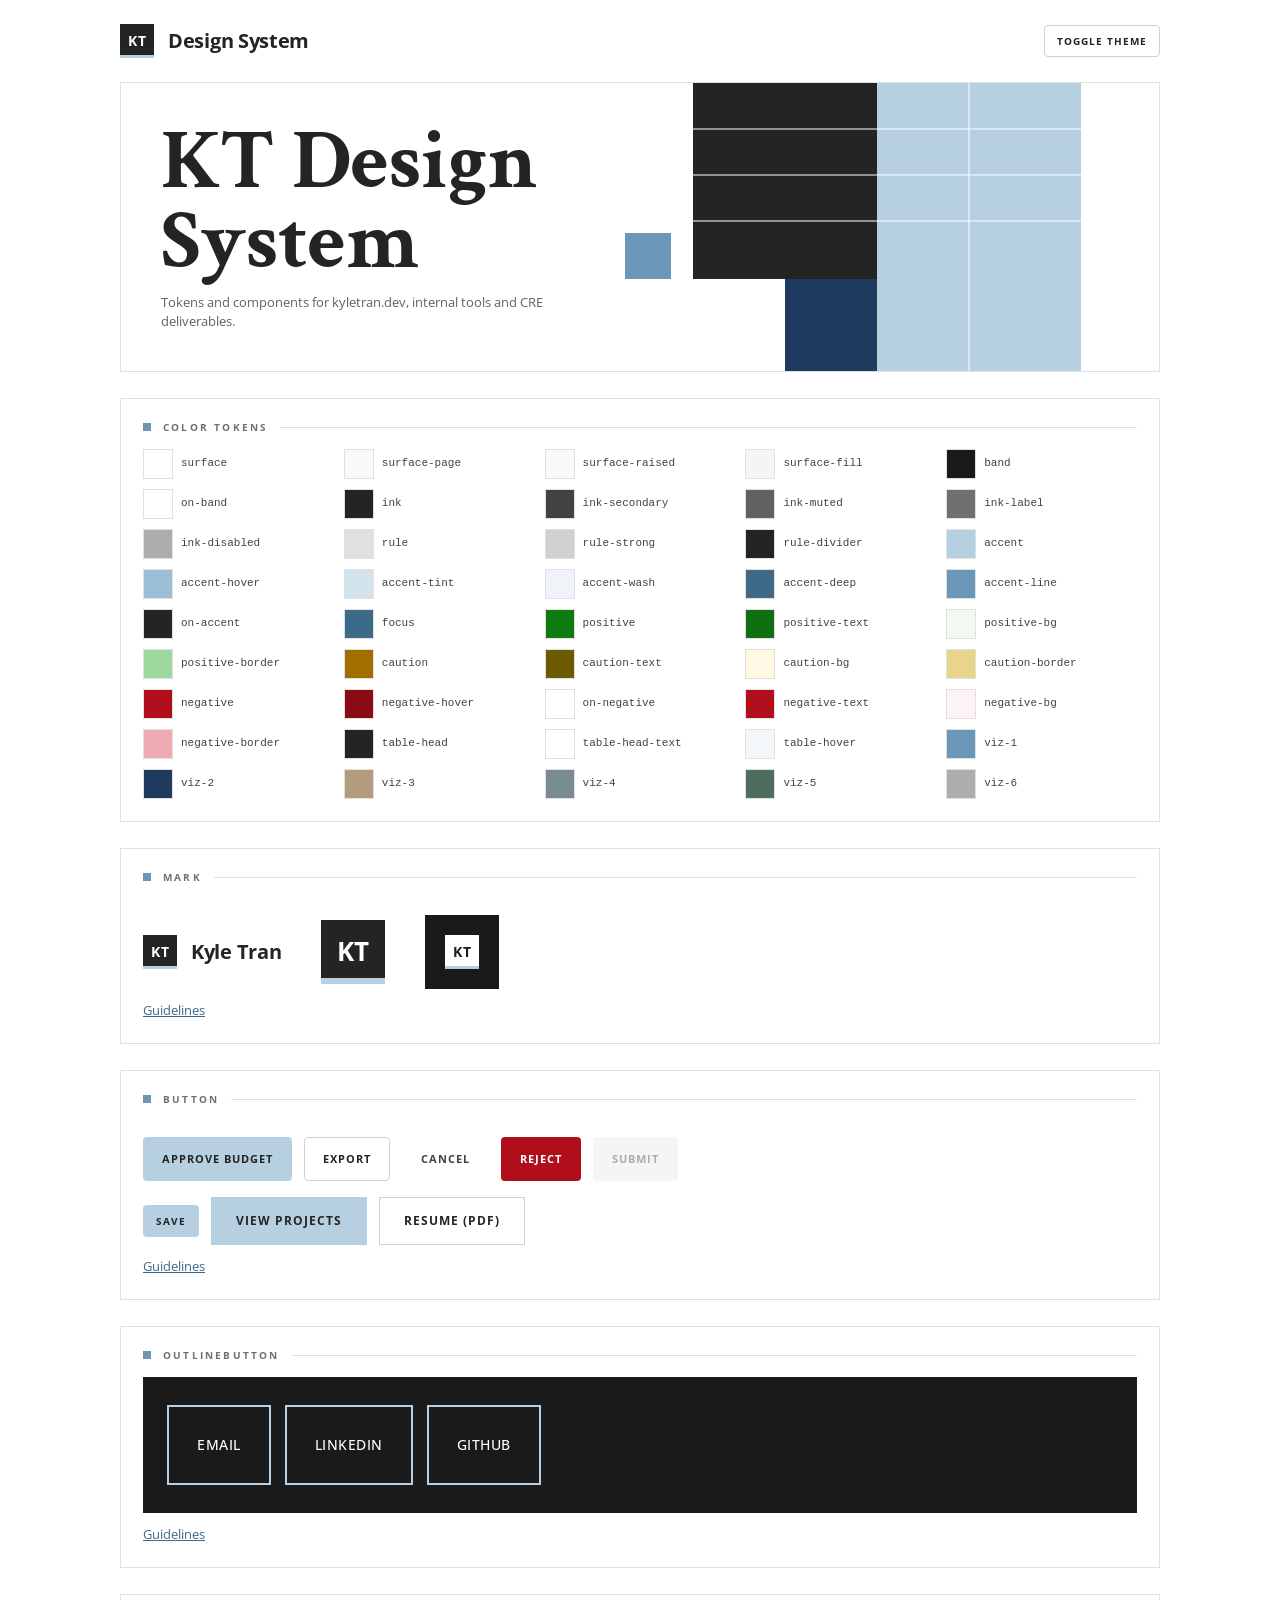
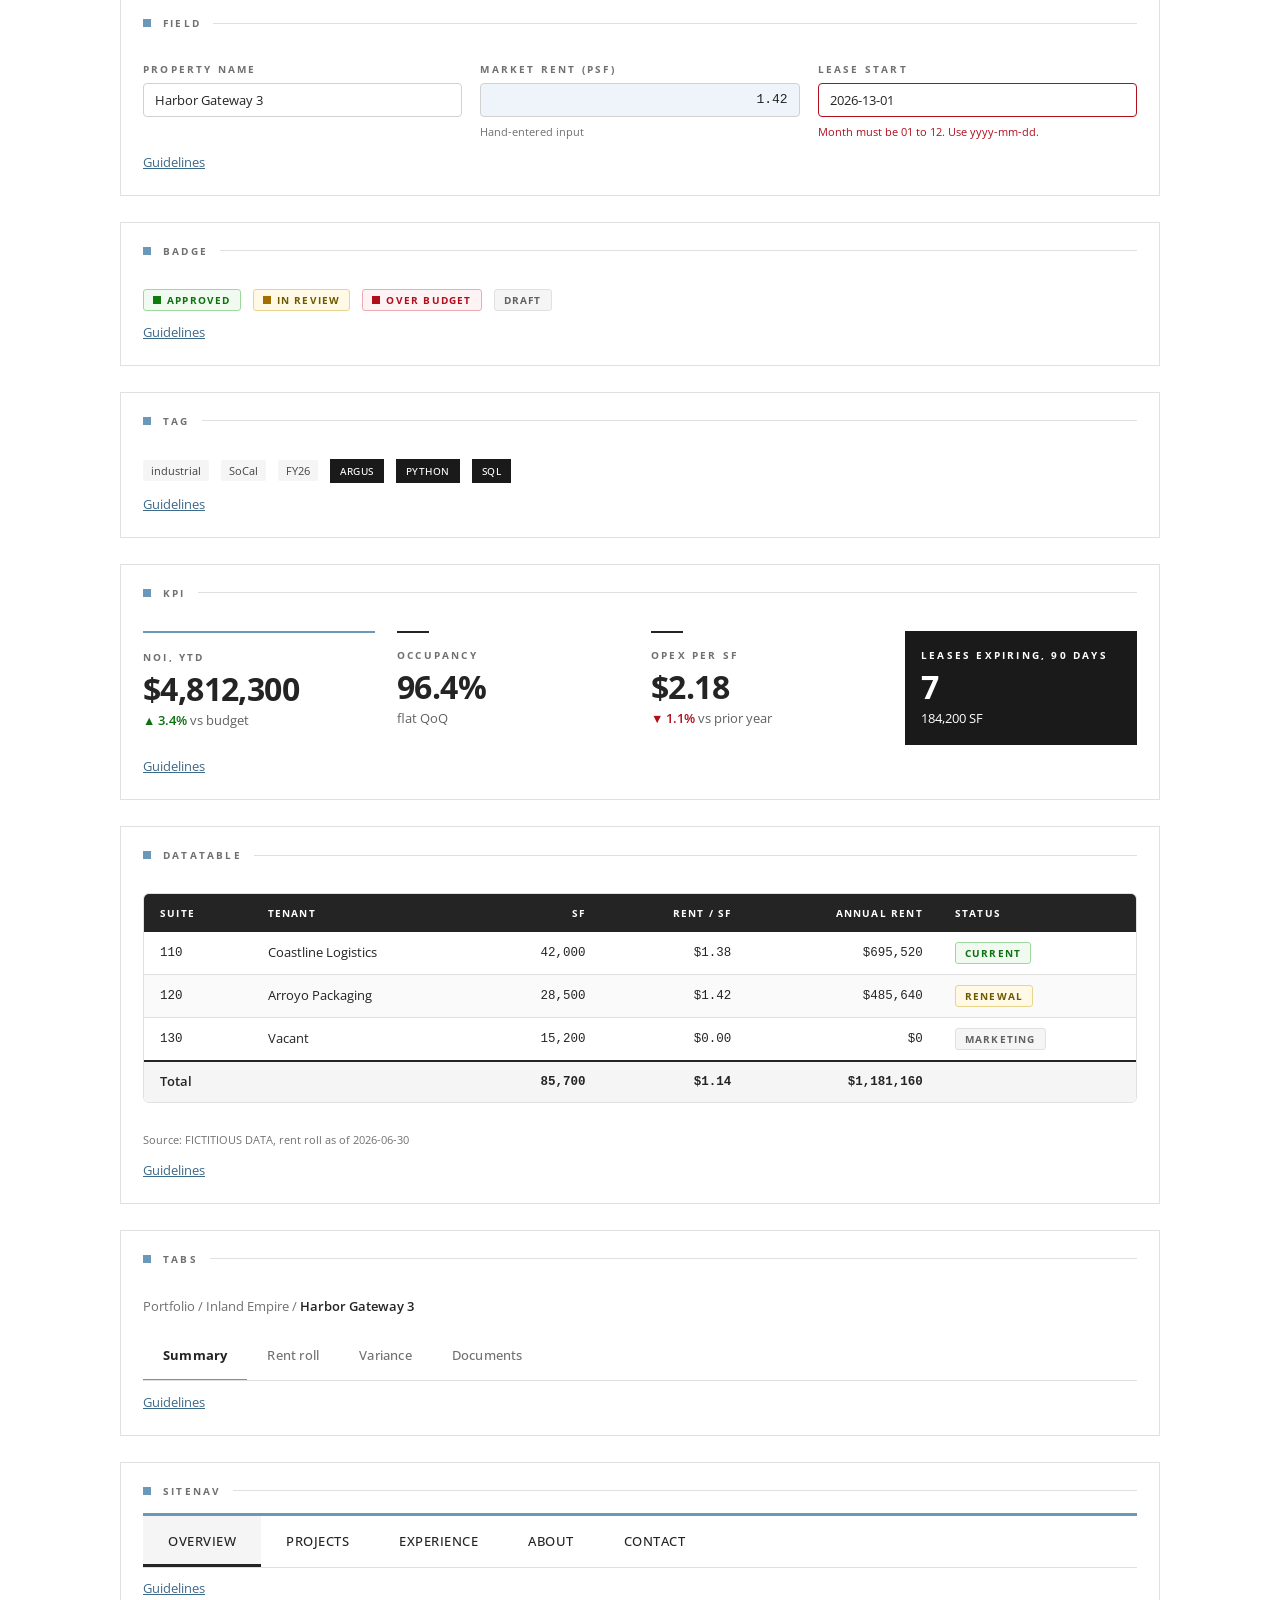
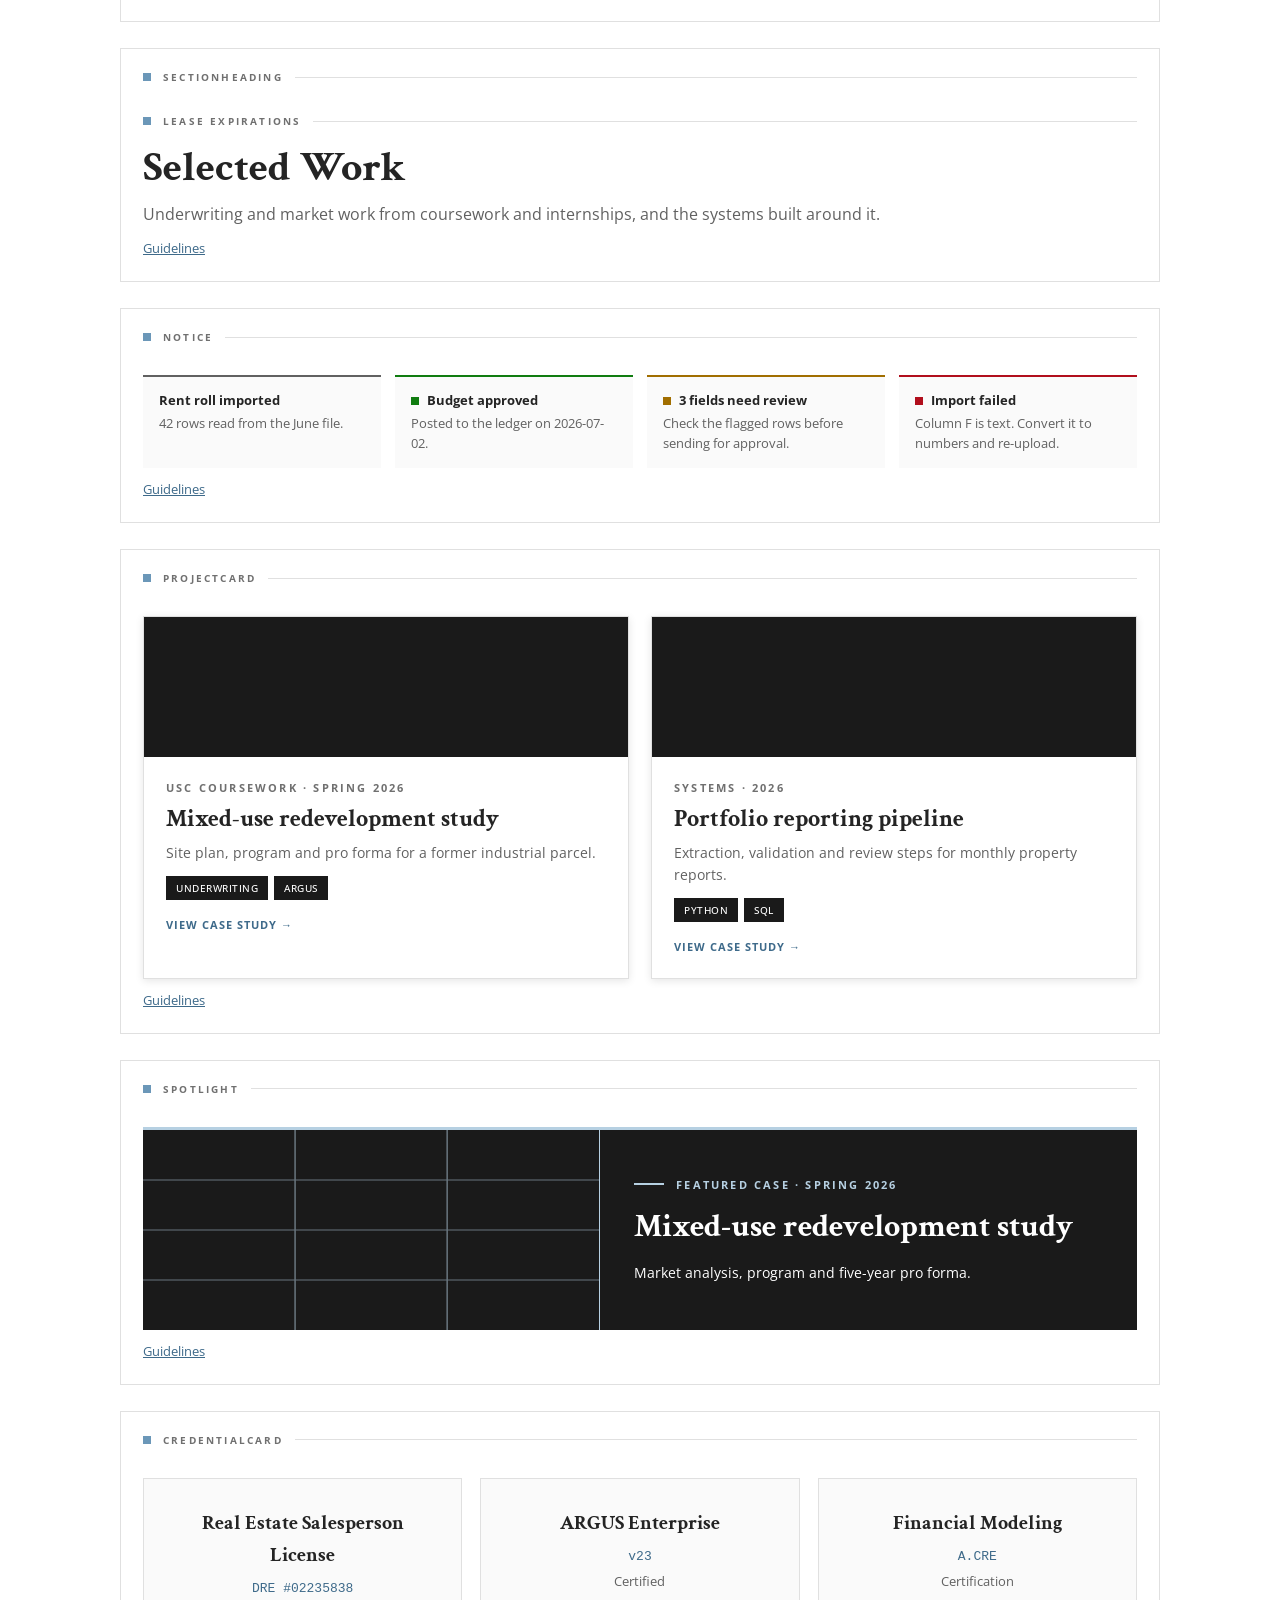
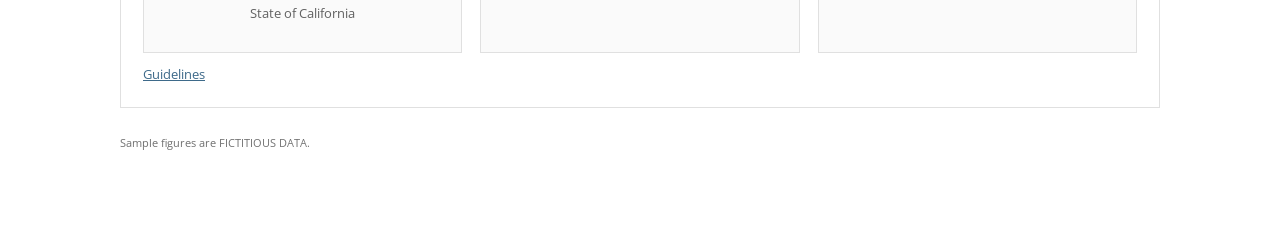
==== preview/index.html @ b96c7f6b "Initial KT Design System: tokens, component CSS, guidelines, showcase Co-Authored-By: Claude Opus 5 " ====
<!doctype html>
<html lang="en">
<head>
<meta charset="utf-8">
<meta name="viewport" content="width=device-width, initial-scale=1">
<title>KT Design System</title>
<link rel="stylesheet" href="https://fonts.googleapis.com/css2?family=Crimson+Text:wght@400;600;700&family=Open+Sans:wght@400;500;600;700&display=swap">
<link rel="stylesheet" href="../css/tokens.css">
<link rel="stylesheet" href="../css/kt.css">
<style>
  body { background: var(--surface-page); }
  .wrap { max-width: 1040px; margin: 0 auto; padding: 24px 16px 64px; }
  .bar { display: flex; justify-content: space-between; align-items: center; gap: 12px; flex-wrap: wrap; margin-bottom: 24px; }
  .coverbox { overflow-x: auto; background: var(--surface); border: 1px solid var(--rule); margin-bottom: 26px; }
  .demo { background: var(--surface); border: 1px solid var(--rule); padding: 22px; margin-bottom: 26px; }
  .p { padding: 16px 0 0; display: flex; flex-direction: column; gap: 16px; }
  .row { display: flex; flex-wrap: wrap; align-items: center; gap: 12px; }
  .doc { font-size: 12.5px; margin: 12px 0 0; }
  .doc a { color: var(--accent-deep); }
  .grid { display: grid; grid-template-columns: repeat(auto-fill, minmax(180px, 1fr)); gap: 10px; padding-top: 16px; }
  .sw { display: flex; align-items: center; gap: 8px; font-size: 11px; }
  .sw span { width: 28px; height: 28px; border: 1px solid var(--rule); flex: none; }
  .sw code { font-family: var(--font-mono); color: var(--ink-secondary); overflow-wrap: anywhere; }
</style>
</head>
<body>
<div class="wrap">
  <div class="bar">
    <span class="kt-lockup"><span class="kt-mark">KT</span><span class="kt-wordmark">Design System</span></span>
    <button class="kt-btn kt-btn--secondary kt-btn--sm" id="theme">Toggle theme</button>
  </div>
  <div class="coverbox"><style>
  body { margin: 0; background: var(--surface); }
  .cover { position: relative; width: 960px; height: 288px; overflow: hidden; background: var(--surface); }
  .cover svg { position: absolute; inset: 0; }
  .b-ink { fill: var(--ink); }
  .b-accent { fill: var(--accent); }
  .b-navy { fill: var(--viz-2); }
  .b-line { fill: var(--accent-line); }
  .cut { stroke: var(--surface); stroke-width: var(--stroke-hairline); }
  .text { position: absolute; left: 40px; bottom: 40px; max-width: 440px; }
  .name { font-family: var(--font-serif); font-weight: 700; font-size: 84px; line-height: .95; color: var(--ink); margin: 0; }
  .tag { font-family: var(--font-sans); font-size: 13px; line-height: 1.45; color: var(--ink-muted); margin: 12px 0 0; }
</style>
<div class="cover">
  <!--
    blocks: ink 184x196 and viz-2 92x92, accent 204x288 bleeding top/bottom/right, accent-line 46x46 satellite; all on the 46px space-8 pitch
    arrangement: flush modular grid, one tall accent slab at the right edge with an ink slab and navy tile beside it
    pattern: editorial row (serif titles, "structure comes from rules, not boxes") -> four hairline cuts of the ground through the blocks
    scales: space-8 (46px) pitch, stroke-hairline (1px), radius-none (square system)
  -->
  <svg width="960" height="288" viewBox="0 0 960 288" aria-hidden="true">
    <rect class="b-ink" x="572" y="0" width="184" height="196"/>
    <rect class="b-navy" x="664" y="196" width="92" height="92"/>
    <rect class="b-accent" x="756" y="0" width="204" height="288"/>
    <rect class="b-line" x="504" y="150" width="46" height="46"/>
    <line class="cut" x1="572" y1="46" x2="960" y2="46"/>
    <line class="cut" x1="572" y1="92" x2="960" y2="92"/>
    <line class="cut" x1="572" y1="138" x2="960" y2="138"/>
    <line class="cut" x1="848" y1="0" x2="848" y2="288"/>
  </svg>
  <div class="text">
    <h1 class="name">KT Design<br>System</h1>
    <p class="tag">Tokens and components for kyletran.dev, internal tools and CRE deliverables.</p>
  </div>
</div>
</div>
  <section class="demo" id="color"><div class="kt-section"><span class="kt-section__sq"></span><span class="kt-label">Color tokens</span></div><div class="grid"><div class="sw"><span style="background:var(--surface)"></span><code>surface</code></div><div class="sw"><span style="background:var(--surface-page)"></span><code>surface-page</code></div><div class="sw"><span style="background:var(--surface-raised)"></span><code>surface-raised</code></div><div class="sw"><span style="background:var(--surface-fill)"></span><code>surface-fill</code></div><div class="sw"><span style="background:var(--band)"></span><code>band</code></div><div class="sw"><span style="background:var(--on-band)"></span><code>on-band</code></div><div class="sw"><span style="background:var(--ink)"></span><code>ink</code></div><div class="sw"><span style="background:var(--ink-secondary)"></span><code>ink-secondary</code></div><div class="sw"><span style="background:var(--ink-muted)"></span><code>ink-muted</code></div><div class="sw"><span style="background:var(--ink-label)"></span><code>ink-label</code></div><div class="sw"><span style="background:var(--ink-disabled)"></span><code>ink-disabled</code></div><div class="sw"><span style="background:var(--rule)"></span><code>rule</code></div><div class="sw"><span style="background:var(--rule-strong)"></span><code>rule-strong</code></div><div class="sw"><span style="background:var(--rule-divider)"></span><code>rule-divider</code></div><div class="sw"><span style="background:var(--accent)"></span><code>accent</code></div><div class="sw"><span style="background:var(--accent-hover)"></span><code>accent-hover</code></div><div class="sw"><span style="background:var(--accent-tint)"></span><code>accent-tint</code></div><div class="sw"><span style="background:var(--accent-wash)"></span><code>accent-wash</code></div><div class="sw"><span style="background:var(--accent-deep)"></span><code>accent-deep</code></div><div class="sw"><span style="background:var(--accent-line)"></span><code>accent-line</code></div><div class="sw"><span style="background:var(--on-accent)"></span><code>on-accent</code></div><div class="sw"><span style="background:var(--focus)"></span><code>focus</code></div><div class="sw"><span style="background:var(--positive)"></span><code>positive</code></div><div class="sw"><span style="background:var(--positive-text)"></span><code>positive-text</code></div><div class="sw"><span style="background:var(--positive-bg)"></span><code>positive-bg</code></div><div class="sw"><span style="background:var(--positive-border)"></span><code>positive-border</code></div><div class="sw"><span style="background:var(--caution)"></span><code>caution</code></div><div class="sw"><span style="background:var(--caution-text)"></span><code>caution-text</code></div><div class="sw"><span style="background:var(--caution-bg)"></span><code>caution-bg</code></div><div class="sw"><span style="background:var(--caution-border)"></span><code>caution-border</code></div><div class="sw"><span style="background:var(--negative)"></span><code>negative</code></div><div class="sw"><span style="background:var(--negative-hover)"></span><code>negative-hover</code></div><div class="sw"><span style="background:var(--on-negative)"></span><code>on-negative</code></div><div class="sw"><span style="background:var(--negative-text)"></span><code>negative-text</code></div><div class="sw"><span style="background:var(--negative-bg)"></span><code>negative-bg</code></div><div class="sw"><span style="background:var(--negative-border)"></span><code>negative-border</code></div><div class="sw"><span style="background:var(--table-head)"></span><code>table-head</code></div><div class="sw"><span style="background:var(--table-head-text)"></span><code>table-head-text</code></div><div class="sw"><span style="background:var(--table-hover)"></span><code>table-hover</code></div><div class="sw"><span style="background:var(--viz-1)"></span><code>viz-1</code></div><div class="sw"><span style="background:var(--viz-2)"></span><code>viz-2</code></div><div class="sw"><span style="background:var(--viz-3)"></span><code>viz-3</code></div><div class="sw"><span style="background:var(--viz-4)"></span><code>viz-4</code></div><div class="sw"><span style="background:var(--viz-5)"></span><code>viz-5</code></div><div class="sw"><span style="background:var(--viz-6)"></span><code>viz-6</code></div></div></section>
  <section class="demo" id="Mark"><div class="kt-section"><span class="kt-section__sq"></span><span class="kt-label">Mark</span></div>
<div class="p"><div class="p"><div class="row" style="gap:40px">
  <span class="kt-lockup"><span class="kt-mark">KT</span><span class="kt-wordmark">Kyle Tran</span></span>
  <span class="kt-mark kt-mark--lg">KT</span>
  <span style="background:var(--band);padding:20px;display:inline-flex"><span class="kt-mark kt-mark--on-band">KT</span></span>
</div></div>
</div>
<p class="doc"><a href="../docs/components/Mark.md">Guidelines</a></p></section><section class="demo" id="Button"><div class="kt-section"><span class="kt-section__sq"></span><span class="kt-label">Button</span></div>
<div class="p"><div class="p">
  <div class="row">
    <button class="kt-btn">Approve budget</button>
    <button class="kt-btn kt-btn--secondary">Export</button>
    <button class="kt-btn kt-btn--ghost">Cancel</button>
    <button class="kt-btn kt-btn--danger">Reject</button>
    <button class="kt-btn" disabled>Submit</button>
  </div>
  <div class="row">
    <button class="kt-btn kt-btn--sm">Save</button>
    <button class="kt-btn kt-btn--lg kt-btn--square">View projects</button>
    <button class="kt-btn kt-btn--secondary kt-btn--lg kt-btn--square">Resume (PDF)</button>
  </div>
</div>
</div>
<p class="doc"><a href="../docs/components/Button.md">Guidelines</a></p></section><section class="demo" id="OutlineButton"><div class="kt-section"><span class="kt-section__sq"></span><span class="kt-label">OutlineButton</span></div>
<div class="p"><div style="background:var(--band);padding:28px 24px;display:flex;gap:14px;flex-wrap:wrap">
  <a class="kt-btn kt-btn--outline" href="#">Email</a>
  <a class="kt-btn kt-btn--outline" href="#">LinkedIn</a>
  <a class="kt-btn kt-btn--outline" href="#">GitHub</a>
</div>
</div>
<p class="doc"><a href="../docs/components/OutlineButton.md">Guidelines</a></p></section><section class="demo" id="Field"><div class="kt-section"><span class="kt-section__sq"></span><span class="kt-label">Field</span></div>
<div class="p"><div class="p" style="display:grid;grid-template-columns:repeat(auto-fit,minmax(200px,1fr));gap:18px">
  <div class="kt-field"><label for="a">Property name</label><input id="a" class="kt-input" value="Harbor Gateway 3"></div>
  <div class="kt-field"><label for="b">Market rent (PSF)</label><input id="b" class="kt-input kt-input--numeric" value="1.42"><span class="kt-field__hint">Hand-entered input</span></div>
  <div class="kt-field"><label for="c">Lease start</label><input id="c" class="kt-input" value="2026-13-01" aria-invalid="true"><span class="kt-field__error">Month must be 01 to 12. Use yyyy-mm-dd.</span></div>
</div>
</div>
<p class="doc"><a href="../docs/components/Field.md">Guidelines</a></p></section><section class="demo" id="Badge"><div class="kt-section"><span class="kt-section__sq"></span><span class="kt-label">Badge</span></div>
<div class="p"><div class="p"><div class="row">
  <span class="kt-badge kt-badge--ok"><span class="kt-square kt-square--ok"></span>Approved</span>
  <span class="kt-badge kt-badge--warn"><span class="kt-square kt-square--warn"></span>In review</span>
  <span class="kt-badge kt-badge--bad"><span class="kt-square kt-square--bad"></span>Over budget</span>
  <span class="kt-badge">Draft</span>
</div></div>
</div>
<p class="doc"><a href="../docs/components/Badge.md">Guidelines</a></p></section><section class="demo" id="Tag"><div class="kt-section"><span class="kt-section__sq"></span><span class="kt-label">Tag</span></div>
<div class="p"><div class="p"><div class="row">
  <span class="kt-tag">industrial</span><span class="kt-tag">SoCal</span><span class="kt-tag">FY26</span>
  <span class="kt-tag kt-tag--solid">ARGUS</span><span class="kt-tag kt-tag--solid">Python</span><span class="kt-tag kt-tag--solid">SQL</span>
</div></div>
</div>
<p class="doc"><a href="../docs/components/Tag.md">Guidelines</a></p></section><section class="demo" id="KPI"><div class="kt-section"><span class="kt-section__sq"></span><span class="kt-label">KPI</span></div>
<div class="p"><div class="p" style="display:grid;grid-template-columns:repeat(auto-fit,minmax(180px,1fr));gap:22px">
  <div class="kt-kpi kt-kpi--accent"><div class="kt-kpi__label">NOI, YTD</div><div class="kt-kpi__value">$4,812,300</div><div class="kt-kpi__delta"><span class="kt-up">▲ 3.4%</span> vs budget</div></div>
  <div class="kt-kpi kt-kpi--stub"><div class="kt-kpi__label">Occupancy</div><div class="kt-kpi__value">96.4%</div><div class="kt-kpi__delta">flat QoQ</div></div>
  <div class="kt-kpi kt-kpi--stub"><div class="kt-kpi__label">Opex per SF</div><div class="kt-kpi__value">$2.18</div><div class="kt-kpi__delta"><span class="kt-down">▼ 1.1%</span> vs prior year</div></div>
  <div class="kt-kpi kt-kpi--alert"><div class="kt-kpi__label">Leases expiring, 90 days</div><div class="kt-kpi__value">7</div><div class="kt-kpi__delta">184,200 SF</div></div>
</div>
</div>
<p class="doc"><a href="../docs/components/KPI.md">Guidelines</a></p></section><section class="demo" id="DataTable"><div class="kt-section"><span class="kt-section__sq"></span><span class="kt-label">DataTable</span></div>
<div class="p"><div class="p">
<div class="kt-table-wrap"><table class="kt-table">
  <thead><tr><th>Suite</th><th>Tenant</th><th class="kt-num">SF</th><th class="kt-num">Rent / SF</th><th class="kt-num">Annual rent</th><th>Status</th></tr></thead>
  <tbody>
    <tr><td class="kt-num" style="text-align:left">110</td><td>Coastline Logistics</td><td class="kt-num">42,000</td><td class="kt-num">$1.38</td><td class="kt-num">$695,520</td><td><span class="kt-badge kt-badge--ok">Current</span></td></tr>
    <tr><td class="kt-num" style="text-align:left">120</td><td>Arroyo Packaging</td><td class="kt-num">28,500</td><td class="kt-num">$1.42</td><td class="kt-num">$485,640</td><td><span class="kt-badge kt-badge--warn">Renewal</span></td></tr>
    <tr><td class="kt-num" style="text-align:left">130</td><td>Vacant</td><td class="kt-num">15,200</td><td class="kt-num">$0.00</td><td class="kt-num">$0</td><td><span class="kt-badge">Marketing</span></td></tr>
  </tbody>
  <tfoot><tr><td>Total</td><td></td><td class="kt-num">85,700</td><td class="kt-num">$1.14</td><td class="kt-num">$1,181,160</td><td></td></tr></tfoot>
</table></div>
<div class="kt-source">Source: FICTITIOUS DATA, rent roll as of 2026-06-30</div>
</div>
</div>
<p class="doc"><a href="../docs/components/DataTable.md">Guidelines</a></p></section><section class="demo" id="Tabs"><div class="kt-section"><span class="kt-section__sq"></span><span class="kt-label">Tabs</span></div>
<div class="p"><div class="p">
  <div class="kt-crumb">Portfolio / Inland Empire / <strong>Harbor Gateway 3</strong></div>
  <div class="kt-tabs" role="tablist">
    <button class="kt-tab" role="tab" aria-selected="true">Summary</button>
    <button class="kt-tab" role="tab" aria-selected="false">Rent roll</button>
    <button class="kt-tab" role="tab" aria-selected="false">Variance</button>
    <button class="kt-tab" role="tab" aria-selected="false">Documents</button>
  </div>
</div>
</div>
<p class="doc"><a href="../docs/components/Tabs.md">Guidelines</a></p></section><section class="demo" id="SiteNav"><div class="kt-section"><span class="kt-section__sq"></span><span class="kt-label">SiteNav</span></div>
<div class="p"><nav class="kt-nav" aria-label="Primary"><ul>
  <li><a href="#" aria-current="page">Overview</a></li>
  <li><a href="#">Projects</a></li>
  <li><a href="#">Experience</a></li>
  <li><a href="#">About</a></li>
  <li><a href="#">Contact</a></li>
</ul></nav>
</div>
<p class="doc"><a href="../docs/components/SiteNav.md">Guidelines</a></p></section><section class="demo" id="SectionHeading"><div class="kt-section"><span class="kt-section__sq"></span><span class="kt-label">SectionHeading</span></div>
<div class="p"><div class="p">
  <div class="kt-section"><span class="kt-section__sq"></span><span class="kt-label">Lease expirations</span></div>
  <div>
    <h2 class="kt-title">Selected Work</h2>
    <p class="kt-subtitle">Underwriting and market work from coursework and internships, and the systems built around it.</p>
  </div>
</div>
</div>
<p class="doc"><a href="../docs/components/SectionHeading.md">Guidelines</a></p></section><section class="demo" id="Notice"><div class="kt-section"><span class="kt-section__sq"></span><span class="kt-label">Notice</span></div>
<div class="p"><div class="p" style="display:grid;grid-template-columns:repeat(auto-fit,minmax(220px,1fr));gap:14px">
  <div class="kt-notice"><div class="kt-notice__title">Rent roll imported</div><div class="kt-notice__body">42 rows read from the June file.</div></div>
  <div class="kt-notice kt-notice--ok"><div class="kt-notice__title"><span class="kt-square kt-square--ok"></span>Budget approved</div><div class="kt-notice__body">Posted to the ledger on 2026-07-02.</div></div>
  <div class="kt-notice kt-notice--warn"><div class="kt-notice__title"><span class="kt-square kt-square--warn"></span>3 fields need review</div><div class="kt-notice__body">Check the flagged rows before sending for approval.</div></div>
  <div class="kt-notice kt-notice--bad"><div class="kt-notice__title"><span class="kt-square kt-square--bad"></span>Import failed</div><div class="kt-notice__body">Column F is text. Convert it to numbers and re-upload.</div></div>
</div>
</div>
<p class="doc"><a href="../docs/components/Notice.md">Guidelines</a></p></section><section class="demo" id="ProjectCard"><div class="kt-section"><span class="kt-section__sq"></span><span class="kt-label">ProjectCard</span></div>
<div class="p"><div class="p" style="display:grid;grid-template-columns:repeat(auto-fit,minmax(240px,1fr));gap:22px">
  <a class="kt-project" href="#">
    <div class="kt-project__media"></div>
    <div class="kt-project__body">
      <div class="kt-project__meta">USC coursework · Spring 2026</div>
      <h3 class="kt-project__title">Mixed-use redevelopment study</h3>
      <p class="kt-project__desc">Site plan, program and pro forma for a former industrial parcel.</p>
      <div class="kt-project__tags"><span class="kt-tag kt-tag--solid">Underwriting</span><span class="kt-tag kt-tag--solid">ARGUS</span></div>
      <div class="kt-project__link">View case study →</div>
    </div>
  </a>
  <a class="kt-project" href="#">
    <div class="kt-project__media"></div>
    <div class="kt-project__body">
      <div class="kt-project__meta">Systems · 2026</div>
      <h3 class="kt-project__title">Portfolio reporting pipeline</h3>
      <p class="kt-project__desc">Extraction, validation and review steps for monthly property reports.</p>
      <div class="kt-project__tags"><span class="kt-tag kt-tag--solid">Python</span><span class="kt-tag kt-tag--solid">SQL</span></div>
      <div class="kt-project__link">View case study →</div>
    </div>
  </a>
</div>
</div>
<p class="doc"><a href="../docs/components/ProjectCard.md">Guidelines</a></p></section><section class="demo" id="Spotlight"><div class="kt-section"><span class="kt-section__sq"></span><span class="kt-label">Spotlight</span></div>
<div class="p"><div class="p">
<a class="kt-spotlight" href="#">
  <div class="kt-spotlight__media"><svg viewBox="0 0 300 200" preserveAspectRatio="none" aria-hidden="true"><g style="stroke:var(--accent);stroke-width:1;opacity:.5"><line x1="0" y1="50" x2="300" y2="50"/><line x1="0" y1="100" x2="300" y2="100"/><line x1="0" y1="150" x2="300" y2="150"/><line x1="100" y1="0" x2="100" y2="200"/><line x1="200" y1="0" x2="200" y2="200"/></g></svg></div>
  <div class="kt-spotlight__body">
    <div class="kt-spotlight__eyebrow"><span class="kt-spotlight__rule"></span>Featured case · Spring 2026</div>
    <h3 class="kt-spotlight__title">Mixed-use redevelopment study</h3>
    <p class="kt-spotlight__desc">Market analysis, program and five-year pro forma.</p>
  </div>
</a>
</div>
</div>
<p class="doc"><a href="../docs/components/Spotlight.md">Guidelines</a></p></section><section class="demo" id="CredentialCard"><div class="kt-section"><span class="kt-section__sq"></span><span class="kt-label">CredentialCard</span></div>
<div class="p"><div class="p" style="display:grid;grid-template-columns:repeat(auto-fit,minmax(200px,1fr));gap:18px">
  <div class="kt-credential"><h3 class="kt-credential__title">Real Estate Salesperson License</h3><div class="kt-credential__number">DRE #02235838</div><div class="kt-credential__detail">State of California</div></div>
  <div class="kt-credential"><h3 class="kt-credential__title">ARGUS Enterprise</h3><div class="kt-credential__number">v23</div><div class="kt-credential__detail">Certified</div></div>
  <div class="kt-credential"><h3 class="kt-credential__title">Financial Modeling</h3><div class="kt-credential__number">A.CRE</div><div class="kt-credential__detail">Certification</div></div>
</div>
</div>
<p class="doc"><a href="../docs/components/CredentialCard.md">Guidelines</a></p></section>
  <p class="kt-source">Sample figures are FICTITIOUS DATA.</p>
</div>
<script>
  document.getElementById('theme').addEventListener('click', function () {
    var r = document.documentElement;
    var dark = r.getAttribute('data-theme') === 'dark' || (!r.hasAttribute('data-theme') && matchMedia('(prefers-color-scheme: dark)').matches);
    r.setAttribute('data-theme', dark ? 'light' : 'dark');
  });
</script>
</body>
</html>
---- css/tokens.css ----
/* KT Design System tokens. Generated from tokens/tokens.json. */

:root, [data-theme="light"] {
  --surface: #ffffff;
  --surface-page: #fafafa;
  --surface-raised: #fafafa;
  --surface-fill: #f5f5f5;
  --band: #1a1a1a;
  --on-band: #ffffff;
  --ink: #242424;
  --ink-secondary: #424242;
  --ink-muted: #616161;
  --ink-label: #707070;
  --ink-disabled: #adadad;
  --rule: #e0e0e0;
  --rule-strong: #d1d1d1;
  --rule-divider: #242424;
  --accent: #b6d0e2;
  --accent-hover: #9dbfd6;
  --accent-tint: #d3e3ee;
  --accent-wash: #eef4f9;
  --accent-deep: #3e6a8a;
  --accent-line: #6b97b8;
  --on-accent: #242424;
  --focus: #3e6a8a;
  --positive: #107c10;
  --positive-text: #0e700e;
  --positive-bg: #f1faf1;
  --positive-border: #9fd89f;
  --caution: #a16e00;
  --caution-text: #6e5a00;
  --caution-bg: #fff9e5;
  --caution-border: #e8d48a;
  --negative: #b10e1c;
  --negative-hover: #8b0a14;
  --on-negative: #ffffff;
  --negative-text: #b10e1c;
  --negative-bg: #fdf3f4;
  --negative-border: #eeacb2;
  --table-head: #242424;
  --table-head-text: #ffffff;
  --table-hover: #f3f7fa;
  --viz-1: #6b97b8;
  --viz-2: #1f3a5f;
  --viz-3: #b39b7d;
  --viz-4: #7a8b94;
  --viz-5: #4e6e5d;
  --viz-6: #adadad;
  --shadow-rest: 0 1px 2px rgba(0,0,0,0.14), 0 0 2px rgba(0,0,0,0.12);
  --shadow-hover: 0 3px 7px rgba(0,0,0,0.14), 0 0 2px rgba(0,0,0,0.12);
  --shadow-shell: 0 4px 8px rgba(0,0,0,0.14), 0 0 2px rgba(0,0,0,0.12);
  --shadow-card: 0 2px 8px rgba(0,0,0,0.1);
  --shadow-card-hover: 0 4px 16px rgba(0,0,0,0.15);
}

[data-theme="dark"] {
  --surface: #161616;
  --surface-page: #111111;
  --surface-raised: rgba(255,255,255,0.035);
  --surface-fill: rgba(255,255,255,0.05);
  --band: #0d0d0d;
  --on-band: #ededed;
  --ink: #ededed;
  --ink-secondary: #c2c2c2;
  --ink-muted: #9a9a9a;
  --ink-label: #8c8c8c;
  --ink-disabled: #5c5c5c;
  --rule: rgba(255,255,255,0.08);
  --rule-strong: rgba(255,255,255,0.14);
  --rule-divider: #ededed;
  --accent: #b6d0e2;
  --accent-hover: #ccdeea;
  --accent-tint: rgba(182,208,226,0.16);
  --accent-wash: rgba(182,208,226,0.07);
  --accent-deep: #b6d0e2;
  --accent-line: #b6d0e2;
  --on-accent: #242424;
  --focus: #b6d0e2;
  --positive: #6cc56c;
  --positive-text: #6cc56c;
  --positive-bg: rgba(108,197,108,0.12);
  --positive-border: #6cc56c;
  --caution: #e3b341;
  --caution-text: #e3b341;
  --caution-bg: rgba(227,179,65,0.12);
  --caution-border: #e3b341;
  --negative: #f0707a;
  --negative-hover: #f38c94;
  --on-negative: #161616;
  --negative-text: #f0707a;
  --negative-bg: rgba(240,112,122,0.12);
  --negative-border: #f0707a;
  --table-head: rgba(255,255,255,0.05);
  --table-head-text: #8c8c8c;
  --table-hover: rgba(182,208,226,0.07);
  --viz-1: #b6d0e2;
  --viz-2: #6b97b8;
  --viz-3: #b39b7d;
  --viz-4: #7a8b94;
  --viz-5: #7fa08e;
  --viz-6: #5c5c5c;
  --shadow-rest: none;
  --shadow-hover: none;
  --shadow-shell: none;
  --shadow-card: none;
  --shadow-card-hover: none;
}

@media (prefers-color-scheme: dark) {
  :root:not([data-theme="light"]) {
    --surface: #161616;
    --surface-page: #111111;
    --surface-raised: rgba(255,255,255,0.035);
    --surface-fill: rgba(255,255,255,0.05);
    --band: #0d0d0d;
    --on-band: #ededed;
    --ink: #ededed;
    --ink-secondary: #c2c2c2;
    --ink-muted: #9a9a9a;
    --ink-label: #8c8c8c;
    --ink-disabled: #5c5c5c;
    --rule: rgba(255,255,255,0.08);
    --rule-strong: rgba(255,255,255,0.14);
    --rule-divider: #ededed;
    --accent: #b6d0e2;
    --accent-hover: #ccdeea;
    --accent-tint: rgba(182,208,226,0.16);
    --accent-wash: rgba(182,208,226,0.07);
    --accent-deep: #b6d0e2;
    --accent-line: #b6d0e2;
    --on-accent: #242424;
    --focus: #b6d0e2;
    --positive: #6cc56c;
    --positive-text: #6cc56c;
    --positive-bg: rgba(108,197,108,0.12);
    --positive-border: #6cc56c;
    --caution: #e3b341;
    --caution-text: #e3b341;
    --caution-bg: rgba(227,179,65,0.12);
    --caution-border: #e3b341;
    --negative: #f0707a;
    --negative-hover: #f38c94;
    --on-negative: #161616;
    --negative-text: #f0707a;
    --negative-bg: rgba(240,112,122,0.12);
    --negative-border: #f0707a;
    --table-head: rgba(255,255,255,0.05);
    --table-head-text: #8c8c8c;
    --table-hover: rgba(182,208,226,0.07);
    --viz-1: #b6d0e2;
    --viz-2: #6b97b8;
    --viz-3: #b39b7d;
    --viz-4: #7a8b94;
    --viz-5: #7fa08e;
    --viz-6: #5c5c5c;
    --shadow-rest: none;
    --shadow-hover: none;
    --shadow-shell: none;
    --shadow-card: none;
    --shadow-card-hover: none;
  }
}

:root {
  --space-1: 4px;
  --space-2: 8px;
  --space-3: 12px;
  --space-4: 16px;
  --space-5: 22px;
  --space-6: 26px;
  --space-7: 34px;
  --space-8: 46px;
  --radius-none: 0px;
  --radius-chip: 2px;
  --radius-control: 4px;
  --radius-card: 6px;
  --stroke-hairline: 1px;
  --stroke-divider: 2px;
  --stroke-accent: 3px;
  --font-serif: "Crimson Text", Georgia, "Times New Roman", serif;
  --font-sans: "Open Sans", "Segoe UI", -apple-system, BlinkMacSystemFont, "Helvetica Neue", Arial, sans-serif;
  --font-mono: Consolas, "Cascadia Mono", "SF Mono", "Courier New", monospace;
}

.t-hero-title { font-family: var(--font-serif); font-size: 56px; line-height: 1.2; font-weight: 700; }
.t-section-title { font-family: var(--font-serif); font-size: 42px; line-height: 1.2; font-weight: 700; }
.t-section-title-sm { font-family: var(--font-serif); font-size: 26px; line-height: 1.2; font-weight: 600; }
.t-display { font-family: var(--font-sans); font-size: 40px; line-height: 1.1; font-weight: 700; letter-spacing: -1.4px; }
.t-h1 { font-family: var(--font-sans); font-size: 32px; line-height: 1.15; font-weight: 700; letter-spacing: -0.6px; }
.t-h2 { font-family: var(--font-sans); font-size: 20px; line-height: 1.25; font-weight: 700; letter-spacing: -0.3px; }
.t-h3 { font-family: var(--font-sans); font-size: 16px; line-height: 1.35; font-weight: 600; letter-spacing: -0.1px; }
.t-body-lg { font-family: var(--font-sans); font-size: 16px; line-height: 1.6; font-weight: 400; }
.t-body { font-family: var(--font-sans); font-size: 14px; line-height: 1.6; font-weight: 400; }
.t-small { font-family: var(--font-sans); font-size: 12.5px; line-height: 1.5; font-weight: 400; }
.t-caption { font-family: var(--font-sans); font-size: 11px; line-height: 1.45; font-weight: 400; }
.t-label { font-family: var(--font-sans); font-size: 10px; line-height: 1.2; font-weight: 700; letter-spacing: 2.2px; text-transform: uppercase; }
.t-eyebrow { font-family: var(--font-sans); font-size: 11px; line-height: 1.2; font-weight: 700; letter-spacing: 2.2px; text-transform: uppercase; }
.t-nav { font-family: var(--font-sans); font-size: 13px; line-height: 1.2; font-weight: 500; letter-spacing: 0.5px; text-transform: uppercase; }
.t-button { font-family: var(--font-sans); font-size: 11px; line-height: 1.2; font-weight: 700; letter-spacing: 1px; text-transform: uppercase; }
.t-micro { font-family: var(--font-sans); font-size: 9px; line-height: 1.3; font-weight: 400; letter-spacing: 0.4px; }
.t-figure { font-family: var(--font-mono); font-size: 13px; line-height: 1.5; font-weight: 400; font-variant-numeric: tabular-nums; }
.t-figure-lg { font-family: var(--font-mono); font-size: 20px; line-height: 1.25; font-weight: 700; font-variant-numeric: tabular-nums; }
---- css/kt.css ----
/* KT Design System — component stylesheet.
   Every value is a token from tokens.css; both themes follow automatically. */

html { color-scheme: light; }
[data-theme="dark"] { color-scheme: dark; }
body {
  margin: 0;
  font-family: var(--font-sans);
  font-size: 14px;
  line-height: 1.6;
  color: var(--ink);
  background: var(--surface);
  -webkit-font-smoothing: antialiased;
}
.kt-mono, .kt-num { font-family: var(--font-mono); font-variant-numeric: tabular-nums; }
:where(a, button, input, select, textarea, [tabindex]):focus-visible {
  outline: 2px solid var(--focus);
  outline-offset: 2px;
}
@media (prefers-reduced-motion: reduce) {
  *, *::before, *::after { transition-duration: .01ms !important; animation-duration: .01ms !important; }
}

/* ---------- Mark ---------- */
.kt-lockup { display: inline-flex; align-items: center; gap: 14px; }
.kt-mark {
  position: relative; flex: none;
  display: inline-flex; align-items: center; justify-content: center;
  width: 34px; height: 34px; border-radius: var(--radius-none);
  background: var(--ink); color: var(--surface);
  font-family: var(--font-sans); font-weight: 700; font-size: 14px; letter-spacing: .5px;
}
.kt-mark::after {
  content: ""; position: absolute; left: 0; right: 0; bottom: 0;
  height: 10%; background: var(--accent);
}
.kt-mark--lg { width: 64px; height: 64px; font-size: 26px; }
.kt-mark--on-band { background: var(--on-band); color: var(--band); }
.kt-wordmark { font-family: var(--font-sans); font-size: 20px; font-weight: 700; letter-spacing: -.3px; }

/* ---------- Section heading ---------- */
.kt-section { display: flex; align-items: center; gap: var(--space-3); }
.kt-section::after { content: ""; flex: 1; height: 1px; background: var(--rule); }
.kt-section__sq { width: 8px; height: 8px; flex: none; background: var(--accent-line); }
.kt-label {
  font-size: 10px; font-weight: 700; letter-spacing: 2.2px; line-height: 1.2;
  text-transform: uppercase; color: var(--ink-label);
}
.kt-title {
  font-family: var(--font-serif); font-size: 42px; line-height: 1.2; font-weight: 700;
  color: var(--ink); margin: 0;
}
.kt-title--sm { font-size: 26px; font-weight: 600; }
.kt-subtitle { color: var(--ink-muted); font-size: 16px; margin: var(--space-2) 0 0; }

/* ---------- Buttons ---------- */
.kt-btn {
  display: inline-flex; align-items: center; justify-content: center; gap: var(--space-2);
  min-height: 44px; padding: 9px 18px;
  font: 700 11px/1.2 var(--font-sans); letter-spacing: 1px; text-transform: uppercase;
  background: var(--accent); color: var(--on-accent);
  border: 1px solid transparent; border-radius: var(--radius-control);
  cursor: pointer; text-decoration: none;
  transition: background-color 150ms cubic-bezier(.33,0,.67,1), border-color 150ms cubic-bezier(.33,0,.67,1);
}
.kt-btn:hover { background: var(--accent-hover); }
.kt-btn--secondary { background: var(--surface); color: var(--ink); border-color: var(--rule-strong); }
.kt-btn--secondary:hover { background: var(--surface); border-color: var(--ink); }
.kt-btn--ghost { background: transparent; color: var(--ink-secondary); }
.kt-btn--ghost:hover { background: var(--surface-fill); color: var(--ink); }
.kt-btn--danger { background: var(--negative); color: var(--on-negative); }
.kt-btn--danger:hover { background: var(--negative-hover); }
.kt-btn--sm { min-height: 32px; padding: 6px 12px; font-size: 10px; }
.kt-btn--lg { min-height: 48px; padding: 12px 24px; font-size: 12px; }
.kt-btn--square { border-radius: var(--radius-none); }
.kt-btn:disabled, .kt-btn[aria-disabled="true"] {
  background: var(--surface-fill); color: var(--ink-disabled); border-color: transparent; cursor: not-allowed;
}
/* Portfolio outline button on the band (kyletran.dev contact buttons) */
.kt-btn--outline {
  background: transparent; color: var(--on-band); border: 2px solid var(--accent);
  border-radius: var(--radius-none); min-height: 48px; padding: 14px 28px; font-size: 14px; font-weight: 500; letter-spacing: .5px;
}
.kt-btn--outline:hover { background: var(--accent); color: var(--on-accent); }

/* ---------- Form fields ---------- */
.kt-field { display: flex; flex-direction: column; gap: 6px; }
.kt-field > label { font-size: 10px; font-weight: 700; letter-spacing: 2.2px; text-transform: uppercase; color: var(--ink-label); }
.kt-input {
  min-height: 34px; padding: 0 11px; box-sizing: border-box;
  font: 400 13px/1.4 var(--font-sans); color: var(--ink);
  background: var(--surface); border: 1px solid var(--rule-strong); border-radius: var(--radius-control);
}
.kt-input:focus { outline: none; border-color: var(--ink); box-shadow: 0 0 0 2px var(--focus); }
.kt-input--numeric { font-family: var(--font-mono); text-align: right; font-variant-numeric: tabular-nums; background: var(--accent-wash); }
.kt-input[aria-invalid="true"] { border-color: var(--negative); }
.kt-field__error { font-size: 11px; color: var(--negative); }
.kt-field__hint { font-size: 11px; color: var(--ink-label); }

/* ---------- Badges and tags ---------- */
.kt-badge {
  display: inline-flex; align-items: center; gap: 6px;
  font: 700 10px/1.2 var(--font-sans); letter-spacing: 1.2px; text-transform: uppercase; white-space: nowrap;
  padding: 4px 9px; border-radius: 3px;
  color: var(--ink-muted); background: var(--surface-fill); border: 1px solid var(--rule);
}
.kt-badge--ok   { color: var(--positive-text); background: var(--positive-bg); border-color: var(--positive-border); }
.kt-badge--warn { color: var(--caution-text);  background: var(--caution-bg);  border-color: var(--caution-border); }
.kt-badge--bad  { color: var(--negative-text); background: var(--negative-bg); border-color: var(--negative-border); }
.kt-tag {
  display: inline-block; font: 400 11px/1.4 var(--font-sans);
  color: var(--ink-secondary); background: var(--surface-fill);
  padding: 3px 8px; border-radius: var(--radius-chip);
}
.kt-tag--solid {
  color: var(--on-band); background: var(--band); border-radius: var(--radius-none);
  font-size: 10px; font-weight: 500; letter-spacing: .5px; text-transform: uppercase; padding: 5px 10px;
}
.kt-square { display: inline-block; width: 8px; height: 8px; background: var(--ink-muted); }
.kt-square--ok { background: var(--positive); }
.kt-square--warn { background: var(--caution); }
.kt-square--bad { background: var(--negative); }

/* ---------- KPI ---------- */
.kt-kpi { padding-top: var(--space-4); border-top: 2px solid var(--ink); }
.kt-kpi--accent { border-top-color: var(--accent-line); }
.kt-kpi--stub { border-top: 0; position: relative; }
.kt-kpi--stub::before { content: ""; position: absolute; top: 0; left: 0; width: 32px; height: 2px; background: var(--ink); }
.kt-kpi--alert { border-top: 0; background: var(--band); color: var(--on-band); padding: var(--space-4); }
.kt-kpi--alert .kt-kpi__label { color: var(--on-band); }
.kt-kpi__label { font-size: 10px; font-weight: 700; letter-spacing: 2.2px; text-transform: uppercase; color: var(--ink-label); }
.kt-kpi__value { font-size: 32px; font-weight: 700; letter-spacing: -.6px; line-height: 1.15; margin-top: 6px; font-variant-numeric: tabular-nums; }
.kt-kpi__delta { font-size: 12.5px; color: var(--ink-muted); margin-top: var(--space-1); }
.kt-kpi--alert .kt-kpi__delta { color: var(--on-band); }
.kt-up { color: var(--positive-text); font-weight: 600; }
.kt-down { color: var(--negative-text); font-weight: 600; }

/* ---------- Data table ---------- */
.kt-table-wrap { border: 1px solid var(--rule); border-radius: var(--radius-card); overflow-x: auto; }
.kt-table { width: 100%; border-collapse: collapse; font-size: 12.5px; }
.kt-table th {
  background: var(--table-head); color: var(--table-head-text);
  font-size: 10px; font-weight: 700; letter-spacing: 1.2px; text-transform: uppercase;
  text-align: left; padding: 11px 16px; white-space: nowrap;
}
[data-theme="dark"] .kt-table thead th { border-bottom: 2px solid var(--accent); }
.kt-table td { padding: 10px 16px; height: 40px; box-sizing: border-box; border-bottom: 1px solid var(--rule); }
.kt-table tbody tr:nth-child(even) { background: var(--surface-raised); }
.kt-table tbody tr:hover { background: var(--table-hover); }
.kt-table .kt-num { text-align: right; }
.kt-table th.kt-num { font-family: var(--font-sans); }
.kt-table tfoot td { border-top: 2px solid var(--rule-divider); border-bottom: 0; background: var(--surface-fill); font-weight: 600; }
.kt-source { font-size: 11px; color: var(--ink-label); margin-top: var(--space-3); }

/* ---------- Tabs ---------- */
.kt-tabs { display: flex; border-bottom: 1px solid var(--rule); overflow-x: auto; }
.kt-tab {
  font: 500 13px/1.2 var(--font-sans); letter-spacing: .2px; color: var(--ink-label);
  padding: 15px 20px; white-space: nowrap; cursor: pointer;
  background: none; border: 0; border-bottom: 2px solid transparent; margin-bottom: -1px;
}
.kt-tab:hover { color: var(--ink); }
.kt-tab[aria-selected="true"] { font-weight: 700; color: var(--ink); border-bottom-color: var(--accent-line); }
.kt-crumb { font-size: 12.5px; color: var(--ink-label); }
.kt-crumb strong { color: var(--ink); font-weight: 600; }

/* ---------- Site navigation (kyletran.dev) ---------- */
.kt-nav { background: var(--surface); border-top: 3px solid var(--accent-line); box-shadow: 0 1px 0 var(--rule); }
.kt-nav ul { display: flex; margin: 0; padding: 0; list-style: none; overflow-x: auto; }
.kt-nav a {
  position: relative; display: block; padding: 18px 25px;
  font: 500 13px/1.2 var(--font-sans); letter-spacing: .5px; text-transform: uppercase;
  color: var(--ink); text-decoration: none; white-space: nowrap;
}
.kt-nav a:hover { background: var(--surface-raised); }
.kt-nav a[aria-current="page"] { background: var(--surface-fill); }
.kt-nav a[aria-current="page"]::after { content: ""; position: absolute; left: 0; right: 0; bottom: 0; height: 3px; background: var(--ink); }

/* ---------- Notices ---------- */
.kt-notice { padding: 14px 16px; background: var(--surface-raised); border-top: 2px solid var(--ink-muted); }
.kt-notice__title { display: flex; align-items: center; gap: var(--space-2); font-size: 12.5px; font-weight: 700; color: var(--ink); }
.kt-notice__body { font-size: 12.5px; color: var(--ink-muted); margin-top: 3px; }
.kt-notice--ok   { border-top-color: var(--positive); }
.kt-notice--warn { border-top-color: var(--caution); }
.kt-notice--bad  { border-top-color: var(--negative); }

/* ---------- Cards ---------- */
.kt-card {
  background: var(--surface); border: 1px solid var(--rule); border-radius: var(--radius-card);
  padding: var(--space-5); box-shadow: var(--shadow-rest);
  transition: box-shadow 150ms cubic-bezier(.33,0,.67,1);
}
.kt-card:hover { box-shadow: var(--shadow-hover); }

/* Project card (kyletran.dev) — square, lifts on hover */
.kt-project {
  display: flex; flex-direction: column; background: var(--surface);
  border: 1px solid var(--rule); border-radius: var(--radius-none); box-shadow: var(--shadow-card);
  overflow: hidden; color: inherit; text-decoration: none;
  transition: transform 300ms ease, box-shadow 300ms ease, border-color 300ms ease;
}
.kt-project:hover { transform: translateY(-4px); box-shadow: var(--shadow-card-hover); border-color: var(--accent-line); }
.kt-project__media { height: 140px; background: var(--band); position: relative; }
.kt-project__body { padding: var(--space-5); display: flex; flex-direction: column; gap: var(--space-2); }
.kt-project__meta { font-size: 11px; font-weight: 700; letter-spacing: 2.2px; text-transform: uppercase; color: var(--ink-label); }
.kt-project__title { font-family: var(--font-serif); font-size: 24px; font-weight: 700; line-height: 1.2; margin: 0; }
.kt-project__desc { font-size: 14px; color: var(--ink-muted); margin: 0; }
.kt-project__tags { display: flex; flex-wrap: wrap; gap: 6px; margin-top: var(--space-1); }
.kt-project__link { font-size: 11px; font-weight: 700; letter-spacing: 1px; text-transform: uppercase; color: var(--accent-deep); margin-top: var(--space-2); }

/* Spotlight (featured case) — band field with accent top rule */
.kt-spotlight {
  display: grid; grid-template-columns: 46% 1fr;
  background: var(--band); color: var(--on-band);
  border-top: 3px solid var(--accent); text-decoration: none;
}
.kt-spotlight__media { min-height: 200px; position: relative; overflow: hidden; border-right: 1px solid var(--accent); }
.kt-spotlight__media > img, .kt-spotlight__media > svg { position: absolute; inset: 0; width: 100%; height: 100%; object-fit: cover; }
.kt-spotlight__body { padding: var(--space-7); display: flex; flex-direction: column; gap: var(--space-4); justify-content: center; }
.kt-spotlight__eyebrow { display: flex; align-items: center; gap: var(--space-3); font-size: 11px; font-weight: 700; letter-spacing: 2.2px; text-transform: uppercase; color: var(--accent); }
.kt-spotlight__rule { width: 30px; height: 2px; background: var(--accent); flex: none; }
.kt-spotlight__title { font-family: var(--font-serif); font-size: 32px; line-height: 1.15; font-weight: 700; margin: 0; }
.kt-spotlight__desc { font-size: 14px; margin: 0; color: var(--on-band); }
@media (max-width: 640px) { .kt-spotlight { grid-template-columns: 1fr; } }

/* Credential card (kyletran.dev) */
.kt-credential {
  text-align: center; padding: 28px; background: var(--surface-raised);
  border: 1px solid var(--rule); border-radius: var(--radius-none);
  transition: transform 300ms ease, box-shadow 300ms ease, border-color 300ms ease, background-color 300ms ease;
}
.kt-credential:hover { background: var(--surface); border-color: var(--accent-line); box-shadow: var(--shadow-card-hover); transform: translateY(-4px); }
.kt-credential__title { font-family: var(--font-serif); font-size: 20px; font-weight: 700; margin: 0; }
.kt-credential__number { font-family: var(--font-mono); font-size: 13px; color: var(--accent-deep); margin-top: var(--space-2); }
.kt-credential__detail { font-size: 12.5px; color: var(--ink-muted); margin-top: var(--space-1); }
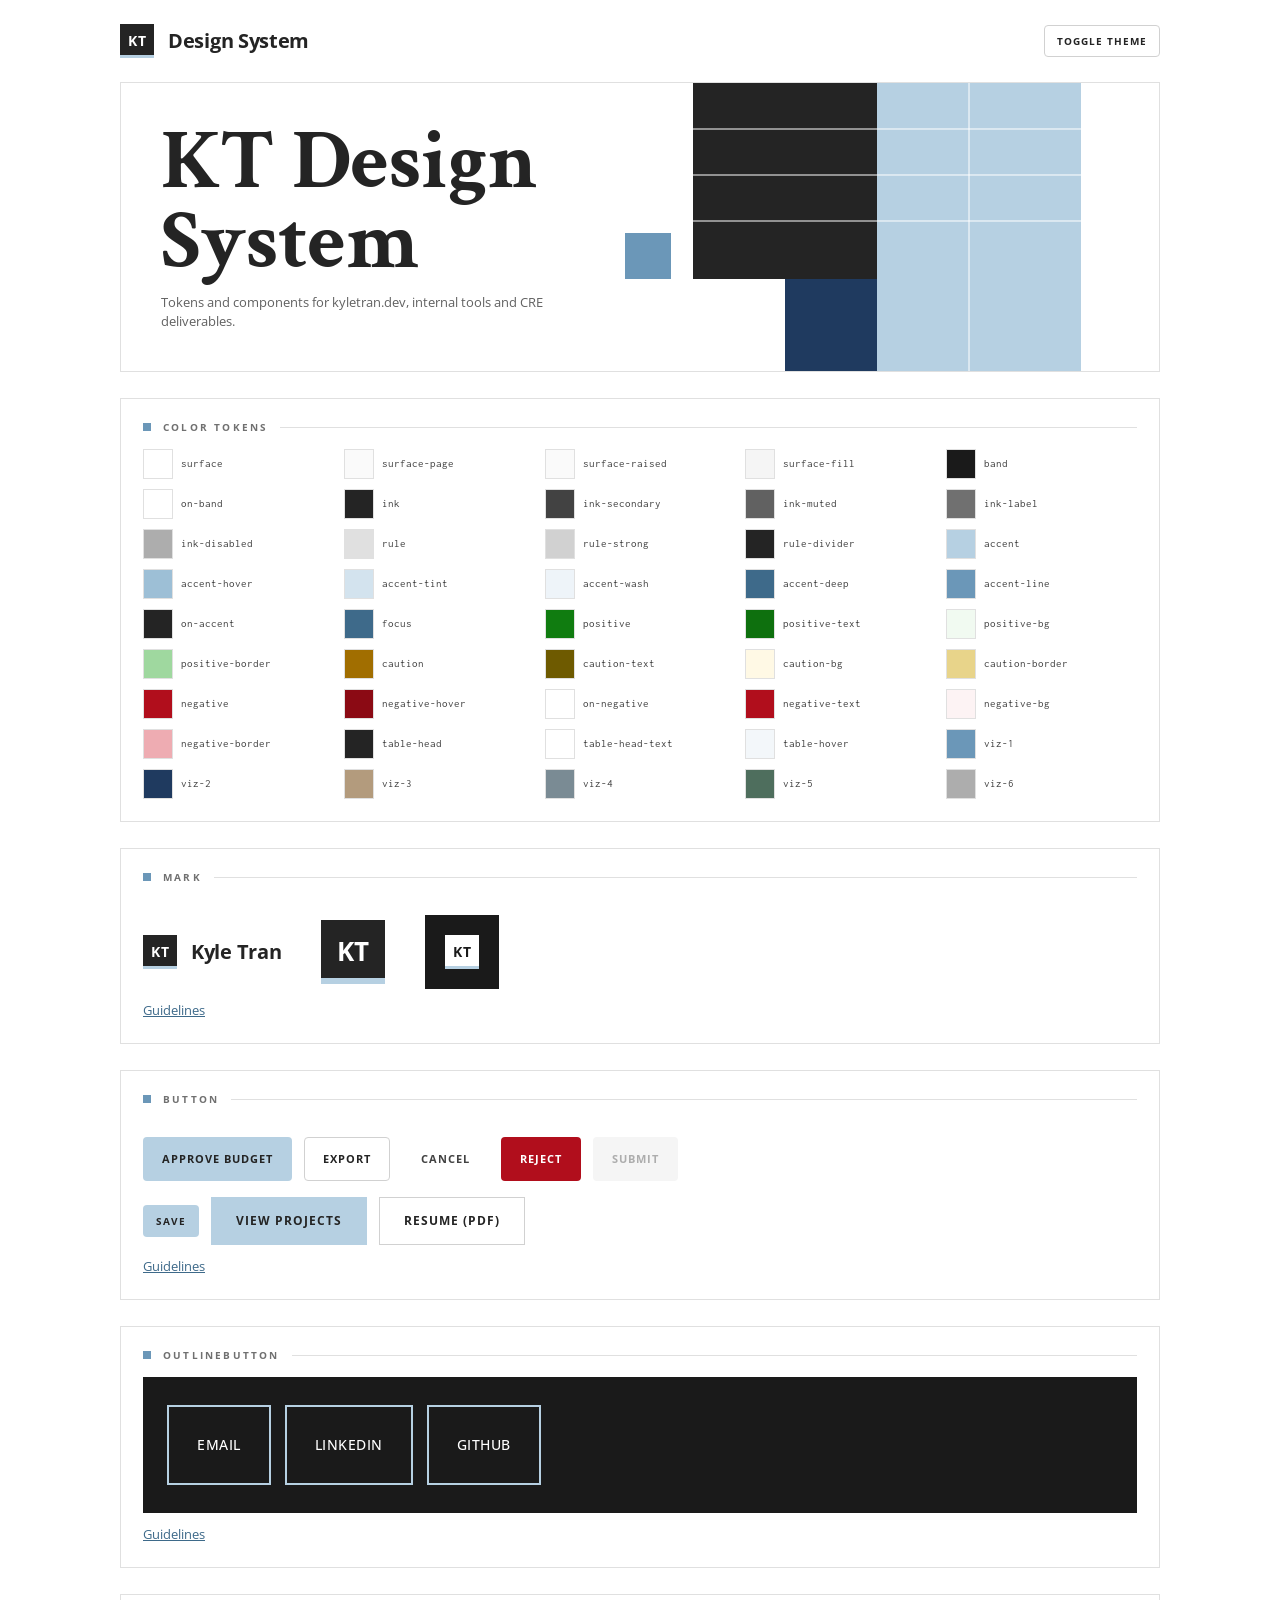
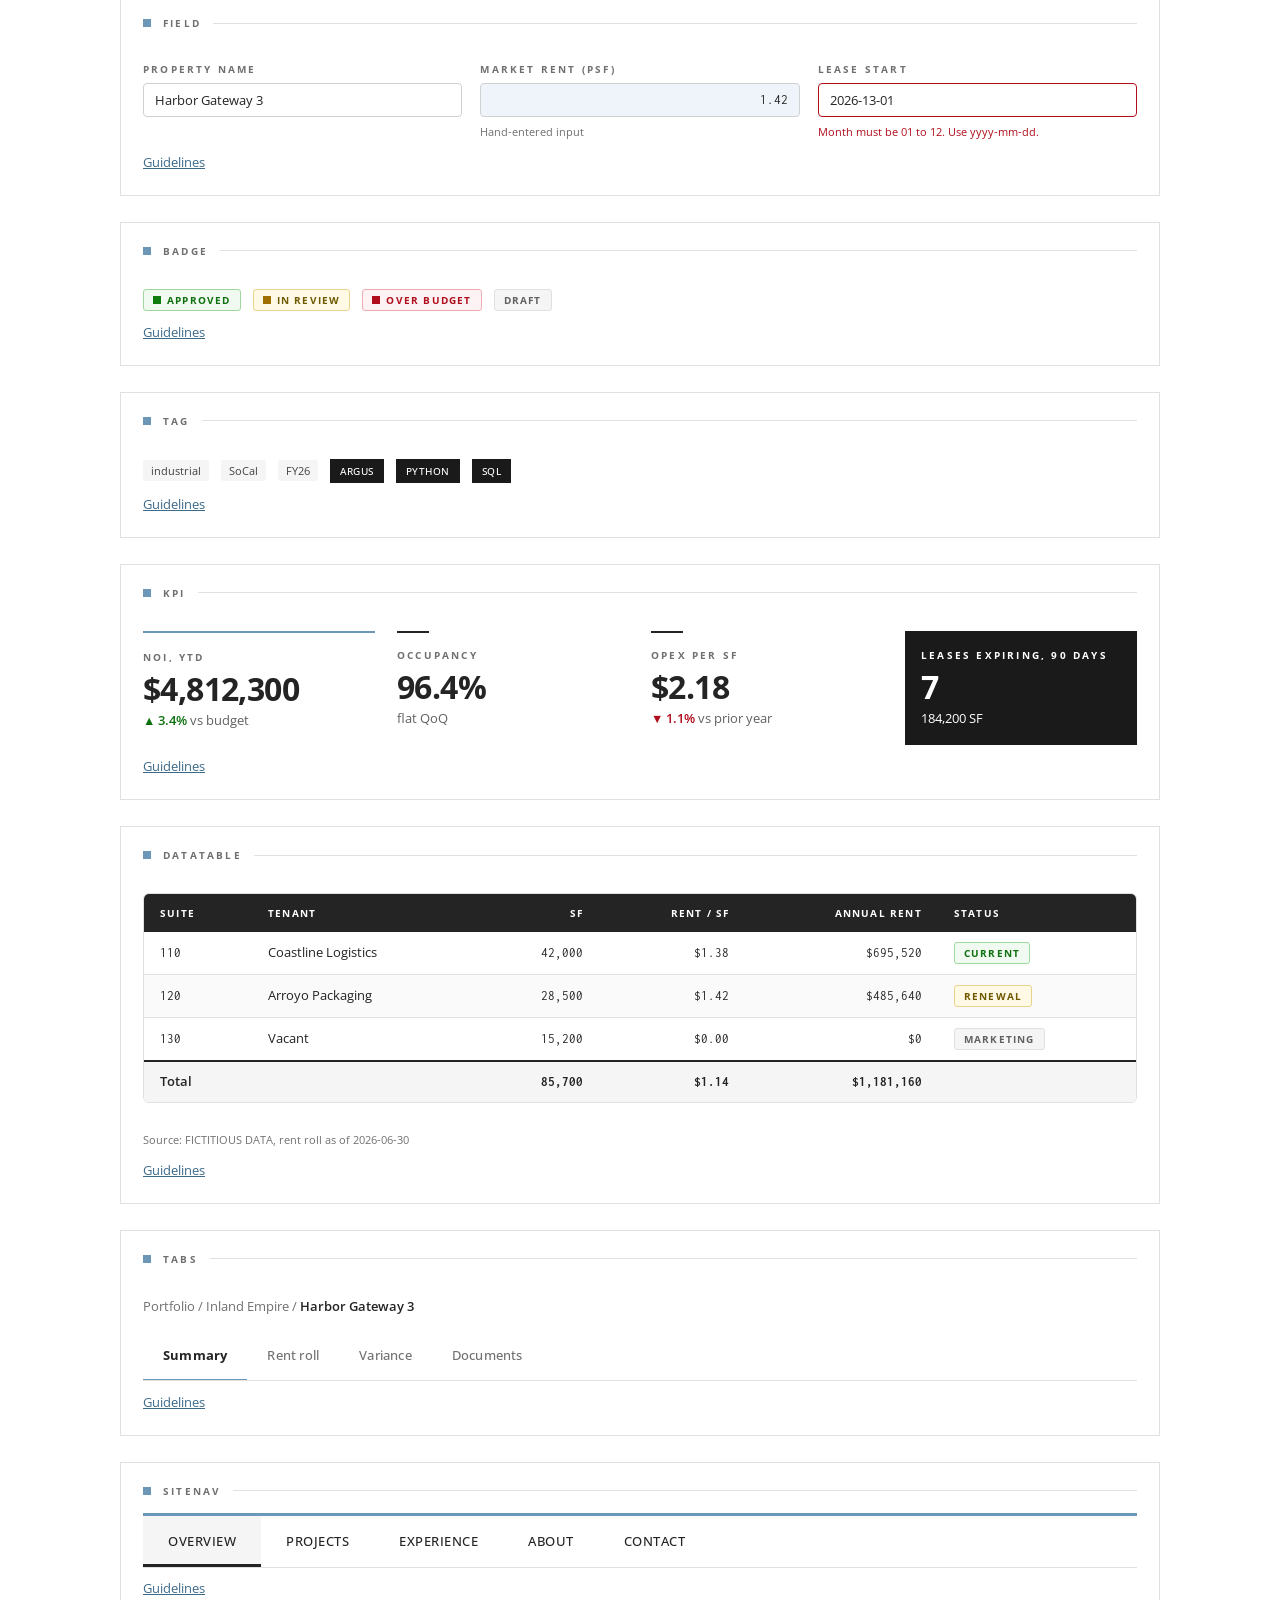
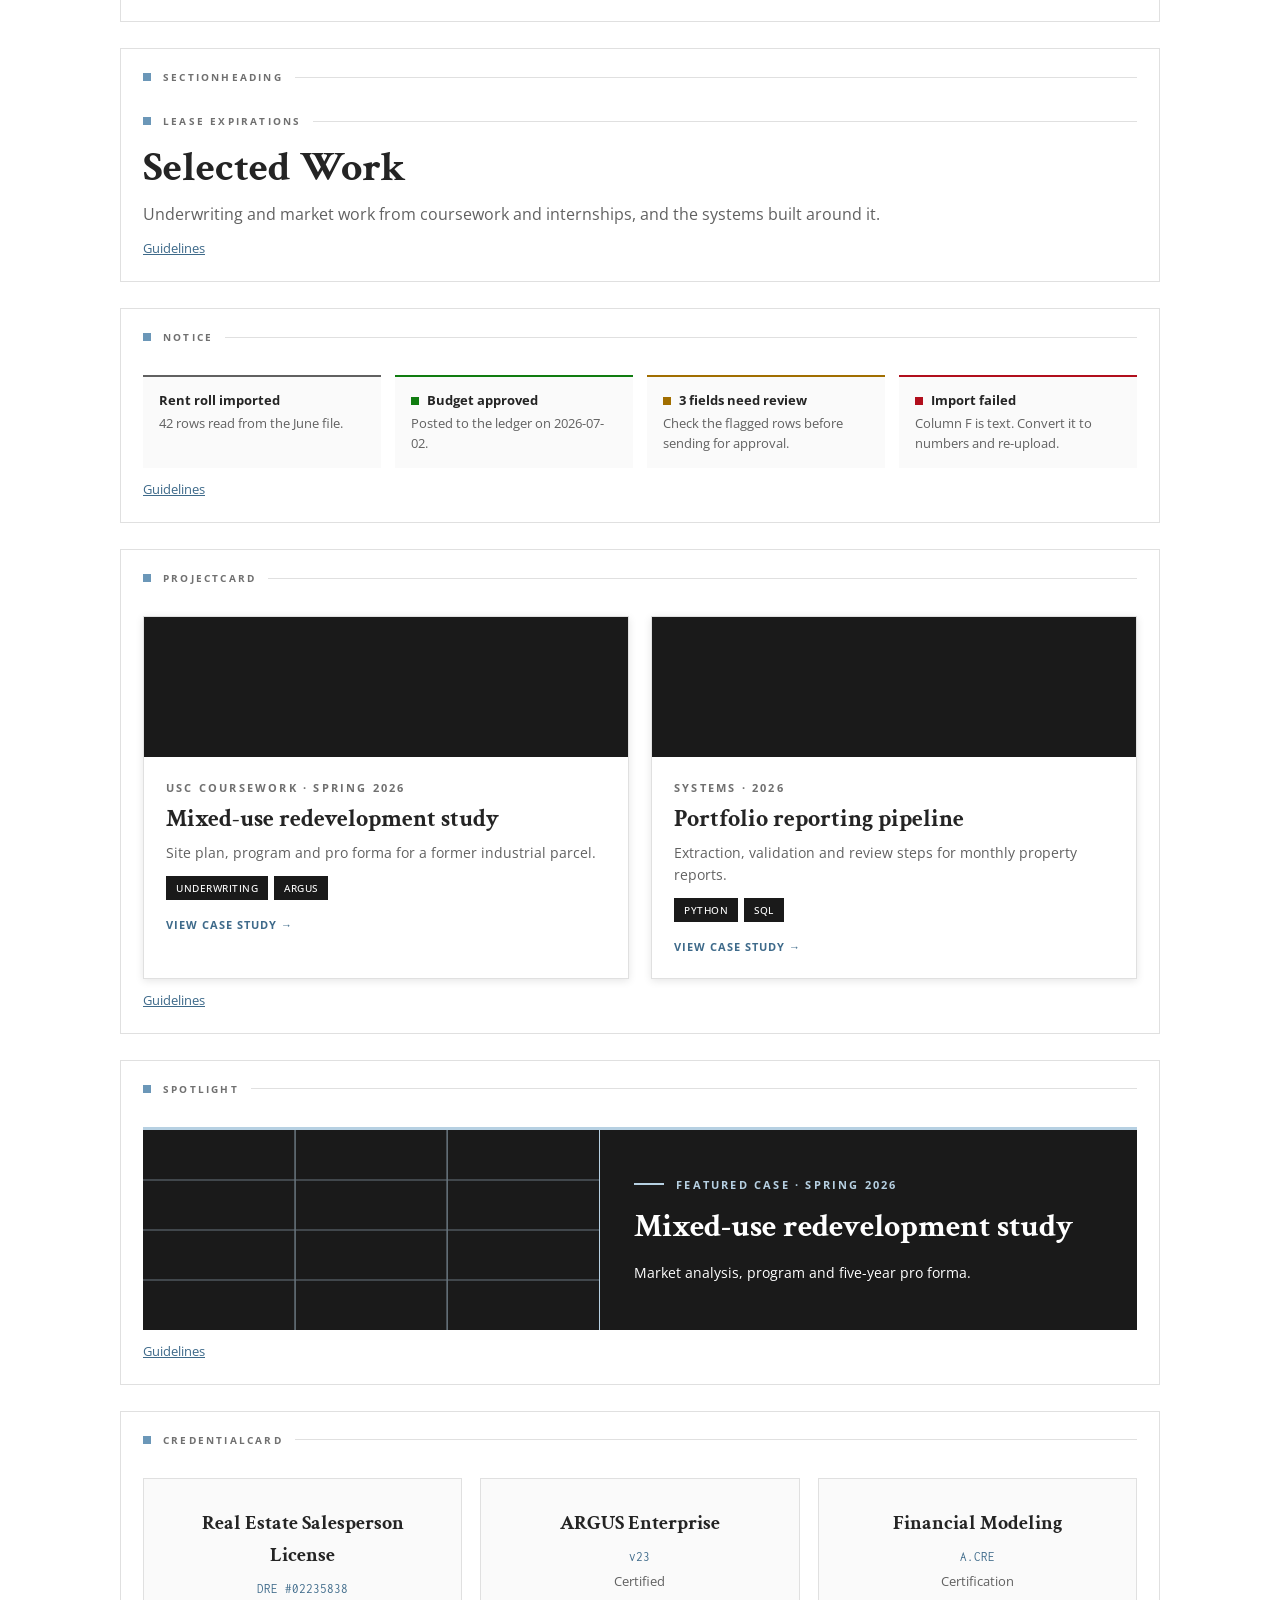
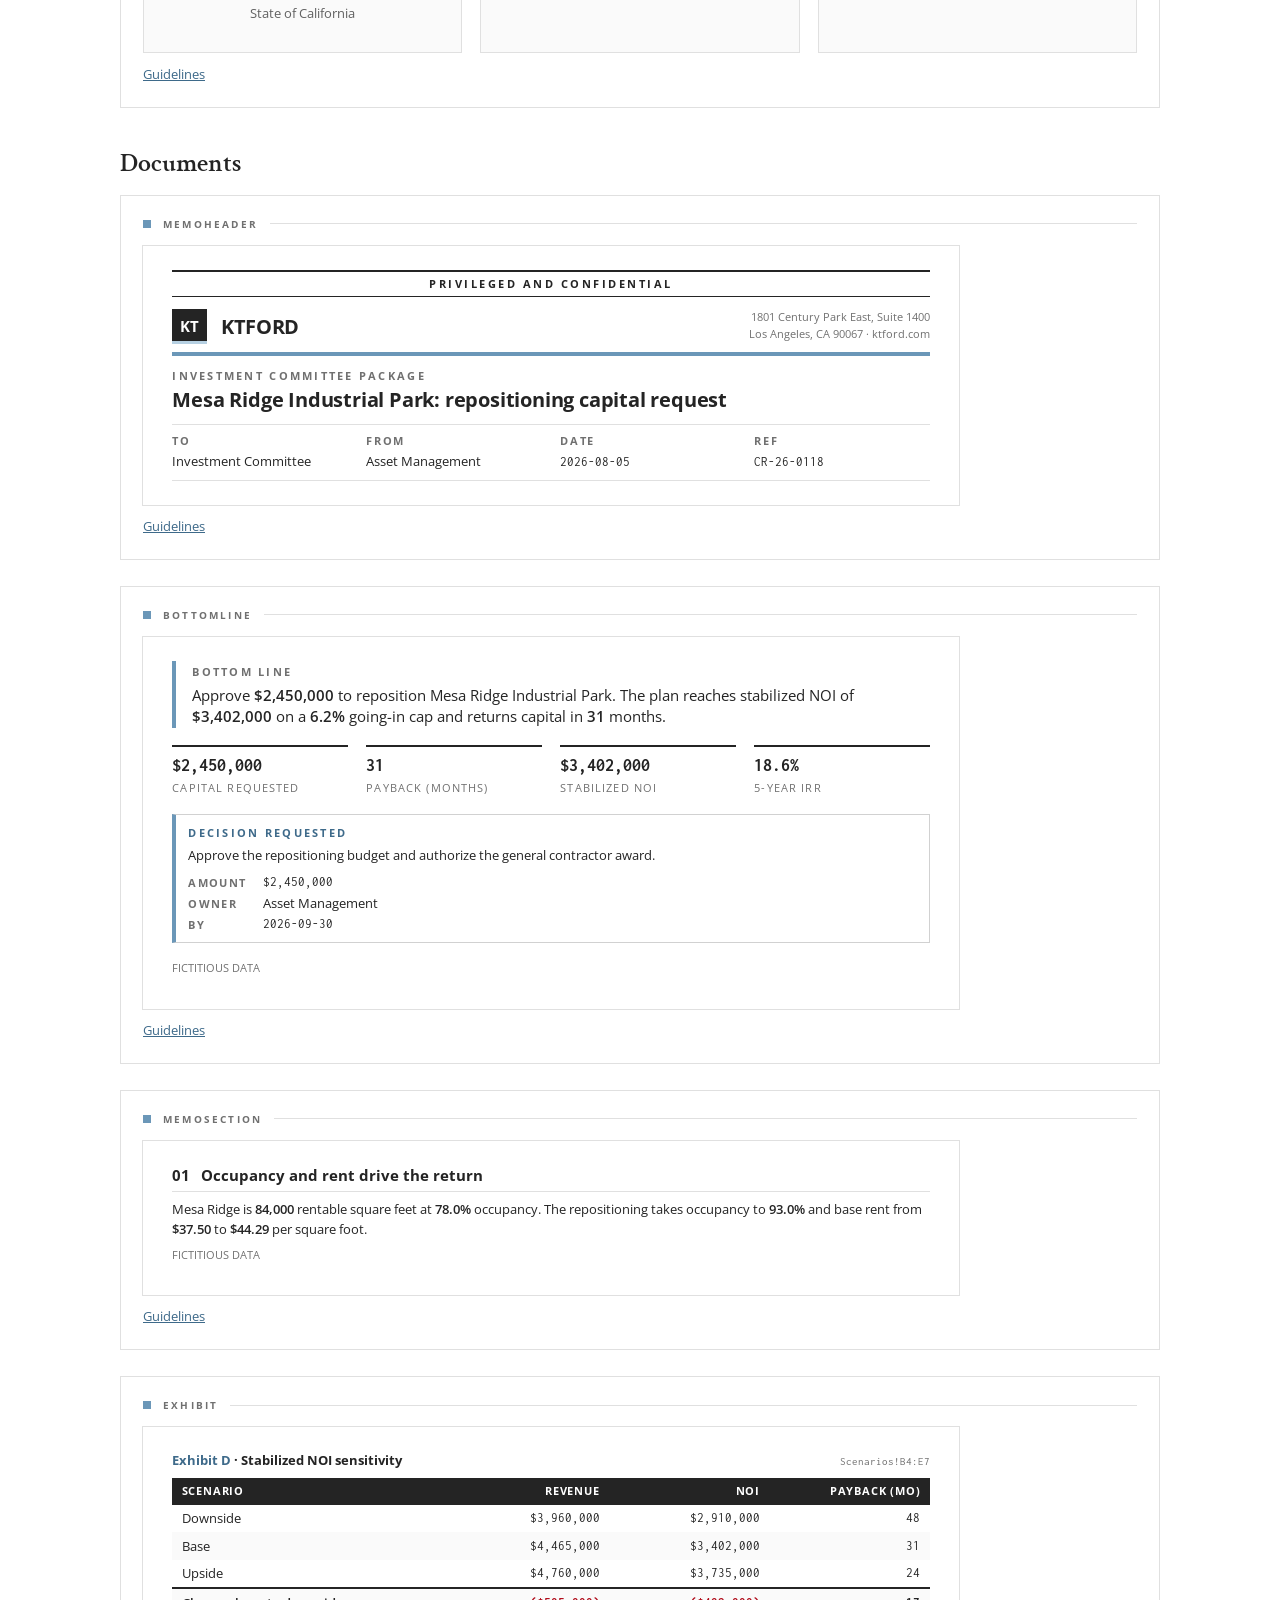
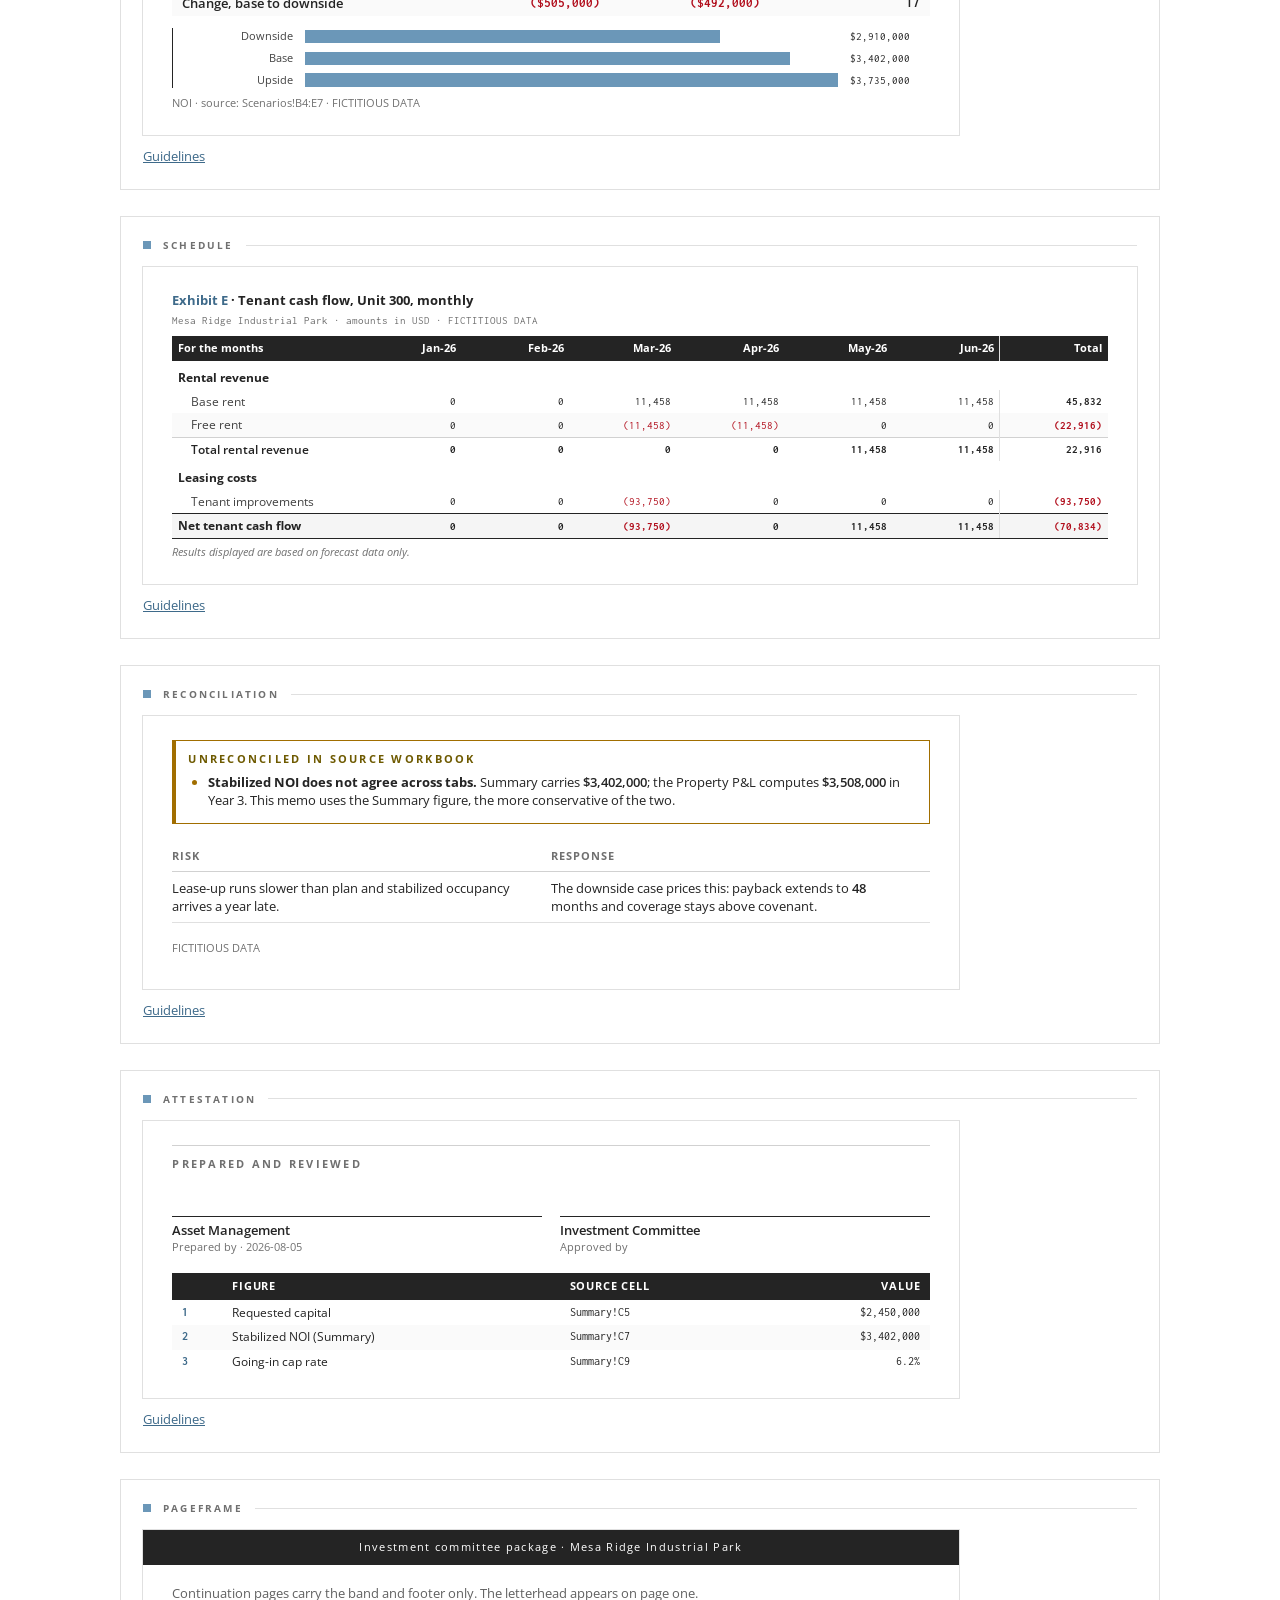
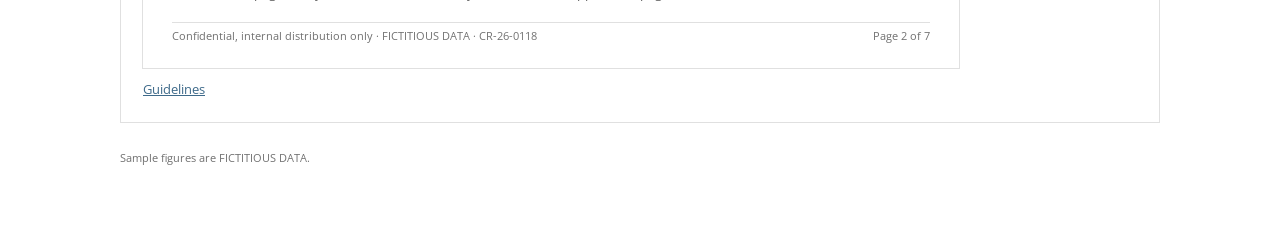
==== commit 7cd06d0d: "Add memo pipeline, memo document components and bundled fonts Ports the KT corporate memo standard: " ====
--- a/preview/index.html
+++ b/preview/index.html
@@ -4,7 +4,7 @@
 <meta charset="utf-8">
 <meta name="viewport" content="width=device-width, initial-scale=1">
 <title>KT Design System</title>
-<link rel="stylesheet" href="https://fonts.googleapis.com/css2?family=Crimson+Text:wght@400;600;700&family=Open+Sans:wght@400;500;600;700&display=swap">
+<link rel="stylesheet" href="https://fonts.googleapis.com/css2?family=Crimson+Text:wght@400;600;700&family=Open+Sans:ital,wght@0,400;0,500;0,600;0,700;1,400&display=swap">
 <link rel="stylesheet" href="../css/tokens.css">
 <link rel="stylesheet" href="../css/kt.css">
 <style>
@@ -220,6 +220,130 @@
 </div>
 </div>
 <p class="doc"><a href="../docs/components/CredentialCard.md">Guidelines</a></p></section>
+<h2 class="kt-title kt-title--sm" style="margin:40px 0 16px">Documents</h2>
+<section class="demo" id="MemoHeader"><div class="kt-section"><span class="kt-section__sq"></span><span class="kt-label">MemoHeader</span></div>
+<div class="p"><div class="kt-paper">
+  <div class="kt-classbar">Privileged and confidential</div>
+  <div class="kt-letterhead">
+    <span class="kt-lockup"><span class="kt-mark">KT</span><span class="kt-wordmark">KTFORD</span></span>
+    <div class="kt-letterhead__addr">1801 Century Park East, Suite 1400<br>Los Angeles, CA 90067 · ktford.com</div>
+  </div>
+  <hr class="kt-rule-accent">
+  <div class="kt-eyebrow">Investment committee package</div>
+  <h1 class="kt-memo-title">Mesa Ridge Industrial Park: repositioning capital request</h1>
+  <div class="kt-meta">
+    <div><span class="kt-meta__k">To</span><span class="kt-meta__v">Investment Committee</span></div>
+    <div><span class="kt-meta__k">From</span><span class="kt-meta__v">Asset Management</span></div>
+    <div><span class="kt-meta__k">Date</span><span class="kt-meta__v kt-meta__v--mono">2026-08-05</span></div>
+    <div><span class="kt-meta__k">Ref</span><span class="kt-meta__v kt-meta__v--mono">CR-26-0118</span></div>
+  </div>
+</div>
+</div>
+<p class="doc"><a href="../docs/components/MemoHeader.md">Guidelines</a></p></section><section class="demo" id="BottomLine"><div class="kt-section"><span class="kt-section__sq"></span><span class="kt-label">BottomLine</span></div>
+<div class="p"><div class="kt-paper" style="display:flex;flex-direction:column;gap:13pt">
+  <div class="kt-bluf"><span class="kt-eyebrow">Bottom line</span>
+    <p>Approve <span class="kt-fig">$2,450,000</span> to reposition Mesa Ridge Industrial Park. The plan reaches stabilized NOI of <span class="kt-fig">$3,402,000</span> on a <span class="kt-fig">6.2%</span> going-in cap and returns capital in <span class="kt-fig">31</span> months.</p></div>
+  <div class="kt-tiles">
+    <div class="kt-tile"><span class="kt-tile__v">$2,450,000</span><span class="kt-tile__l">Capital requested</span></div>
+    <div class="kt-tile"><span class="kt-tile__v">31</span><span class="kt-tile__l">Payback (months)</span></div>
+    <div class="kt-tile"><span class="kt-tile__v">$3,402,000</span><span class="kt-tile__l">Stabilized NOI</span></div>
+    <div class="kt-tile"><span class="kt-tile__v">18.6%</span><span class="kt-tile__l">5-year IRR</span></div>
+  </div>
+  <div class="kt-ask"><span class="kt-eyebrow">Decision requested</span>
+    <p>Approve the repositioning budget and authorize the general contractor award.</p>
+    <dl><dt>Amount</dt><dd class="kt-mono">$2,450,000</dd><dt>Owner</dt><dd>Asset Management</dd><dt>By</dt><dd class="kt-mono">2026-09-30</dd></dl>
+  </div>
+  <p class="kt-exhibit__note">FICTITIOUS DATA</p>
+</div>
+</div>
+<p class="doc"><a href="../docs/components/BottomLine.md">Guidelines</a></p></section><section class="demo" id="MemoSection"><div class="kt-section"><span class="kt-section__sq"></span><span class="kt-label">MemoSection</span></div>
+<div class="p"><div class="kt-paper">
+  <h2 class="kt-memo-section"><span class="kt-memo-section__n">01</span>Occupancy and rent drive the return</h2>
+  <p>Mesa Ridge is <span class="kt-fig">84,000</span> rentable square feet at <span class="kt-fig">78.0%</span> occupancy. The repositioning takes occupancy to <span class="kt-fig">93.0%</span> and base rent from <span class="kt-fig">$37.50</span> to <span class="kt-fig">$44.29</span> per square foot.</p>
+  <p class="kt-exhibit__note">FICTITIOUS DATA</p>
+</div>
+</div>
+<p class="doc"><a href="../docs/components/MemoSection.md">Guidelines</a></p></section><section class="demo" id="Exhibit"><div class="kt-section"><span class="kt-section__sq"></span><span class="kt-label">Exhibit</span></div>
+<div class="p"><div class="kt-paper">
+<div class="kt-exhibit">
+  <div class="kt-exhibit__cap"><span class="kt-exhibit__t"><span class="kt-exhibit__id">Exhibit D</span> · Stabilized NOI sensitivity</span><span class="kt-exhibit__src">Scenarios!B4:E7</span></div>
+  <table class="kt-data">
+    <thead><tr><th>Scenario</th><th class="n">Revenue</th><th class="n">NOI</th><th class="n">Payback (mo)</th></tr></thead>
+    <tbody>
+      <tr><td>Downside</td><td class="n">$3,960,000</td><td class="n">$2,910,000</td><td class="n">48</td></tr>
+      <tr><td>Base</td><td class="n">$4,465,000</td><td class="n">$3,402,000</td><td class="n">31</td></tr>
+      <tr><td>Upside</td><td class="n">$4,760,000</td><td class="n">$3,735,000</td><td class="n">24</td></tr>
+      <tr class="total"><td>Change, base to downside</td><td class="n neg">($505,000)</td><td class="n neg">($492,000)</td><td class="n">17</td></tr>
+    </tbody>
+  </table>
+  <div class="kt-bars">
+    <div class="kt-bars__row"><div class="kt-bars__lab">Downside</div><div class="kt-bars__track"><div class="kt-bars__fill" style="width:77.9%"></div></div><div class="kt-bars__val">$2,910,000</div></div>
+    <div class="kt-bars__row"><div class="kt-bars__lab">Base</div><div class="kt-bars__track"><div class="kt-bars__fill" style="width:91.1%"></div></div><div class="kt-bars__val">$3,402,000</div></div>
+    <div class="kt-bars__row"><div class="kt-bars__lab">Upside</div><div class="kt-bars__track"><div class="kt-bars__fill" style="width:100%"></div></div><div class="kt-bars__val">$3,735,000</div></div>
+  </div>
+  <div class="kt-exhibit__note">NOI · source: Scenarios!B4:E7 · FICTITIOUS DATA</div>
+</div>
+</div>
+</div>
+<p class="doc"><a href="../docs/components/Exhibit.md">Guidelines</a></p></section><section class="demo" id="Schedule"><div class="kt-section"><span class="kt-section__sq"></span><span class="kt-label">Schedule</span></div>
+<div class="p"><div class="kt-paper" style="max-width:none">
+  <div class="kt-exhibit__t"><span class="kt-exhibit__id">Exhibit E</span> · Tenant cash flow, Unit 300, monthly</div>
+  <div class="kt-sched-lines">Mesa Ridge Industrial Park · amounts in USD · FICTITIOUS DATA</div>
+  <div style="overflow-x:auto">
+  <table class="kt-sched">
+    <thead><tr><th class="lab">For the months</th><th>Jan-26</th><th>Feb-26</th><th>Mar-26</th><th>Apr-26</th><th>May-26</th><th>Jun-26</th><th class="tot">Total</th></tr></thead>
+    <tbody>
+      <tr class="grp"><td class="lab">Rental revenue</td><td colspan="7"></td></tr>
+      <tr class="detail"><td class="lab">Base rent</td><td>0</td><td>0</td><td>11,458</td><td>11,458</td><td>11,458</td><td>11,458</td><td class="tot">45,832</td></tr>
+      <tr class="detail zebra"><td class="lab">Free rent</td><td>0</td><td>0</td><td class="neg">(11,458)</td><td class="neg">(11,458)</td><td>0</td><td>0</td><td class="tot neg">(22,916)</td></tr>
+      <tr class="sub"><td class="lab">Total rental revenue</td><td>0</td><td>0</td><td>0</td><td>0</td><td>11,458</td><td>11,458</td><td class="tot">22,916</td></tr>
+      <tr class="grp"><td class="lab">Leasing costs</td><td colspan="7"></td></tr>
+      <tr class="detail"><td class="lab">Tenant improvements</td><td>0</td><td>0</td><td class="neg">(93,750)</td><td>0</td><td>0</td><td>0</td><td class="tot neg">(93,750)</td></tr>
+      <tr class="net"><td class="lab">Net tenant cash flow</td><td>0</td><td>0</td><td class="neg">(93,750)</td><td>0</td><td>11,458</td><td>11,458</td><td class="tot neg">(70,834)</td></tr>
+    </tbody>
+  </table>
+  </div>
+  <div class="kt-sched-note">Results displayed are based on forecast data only.</div>
+</div>
+</div>
+<p class="doc"><a href="../docs/components/Schedule.md">Guidelines</a></p></section><section class="demo" id="Reconciliation"><div class="kt-section"><span class="kt-section__sq"></span><span class="kt-label">Reconciliation</span></div>
+<div class="p"><div class="kt-paper" style="display:flex;flex-direction:column;gap:13pt">
+  <div class="kt-recon"><span class="kt-eyebrow">Unreconciled in source workbook</span>
+    <ul><li><strong>Stabilized NOI does not agree across tabs.</strong> Summary carries <span class="kt-fig">$3,402,000</span>; the Property P&amp;L computes <span class="kt-fig">$3,508,000</span> in Year 3. This memo uses the Summary figure, the more conservative of the two.</li></ul>
+  </div>
+  <table class="kt-risks">
+    <thead><tr><th>Risk</th><th>Response</th></tr></thead>
+    <tbody><tr><td>Lease-up runs slower than plan and stabilized occupancy arrives a year late.</td><td>The downside case prices this: payback extends to <span class="kt-fig">48</span> months and coverage stays above covenant.</td></tr></tbody>
+  </table>
+  <p class="kt-exhibit__note">FICTITIOUS DATA</p>
+</div>
+</div>
+<p class="doc"><a href="../docs/components/Reconciliation.md">Guidelines</a></p></section><section class="demo" id="Attestation"><div class="kt-section"><span class="kt-section__sq"></span><span class="kt-label">Attestation</span></div>
+<div class="p"><div class="kt-paper" style="display:flex;flex-direction:column;gap:13pt">
+  <div class="kt-attest"><span class="kt-eyebrow">Prepared and reviewed</span>
+    <div class="kt-attest__grid">
+      <div><div class="kt-attest__sig"></div><div class="kt-attest__nm">Asset Management</div><div class="kt-attest__cap">Prepared by · 2026-08-05</div></div>
+      <div><div class="kt-attest__sig"></div><div class="kt-attest__nm">Investment Committee</div><div class="kt-attest__cap">Approved by</div></div>
+    </div>
+  </div>
+  <table class="kt-trace">
+    <thead><tr><th></th><th>Figure</th><th>Source cell</th><th class="v">Value</th></tr></thead>
+    <tbody>
+      <tr><td class="k">1</td><td>Requested capital</td><td class="c">Summary!C5</td><td class="v">$2,450,000</td></tr>
+      <tr><td class="k">2</td><td>Stabilized NOI (Summary)</td><td class="c">Summary!C7</td><td class="v">$3,402,000</td></tr>
+      <tr><td class="k">3</td><td>Going-in cap rate</td><td class="c">Summary!C9</td><td class="v">6.2%</td></tr>
+    </tbody>
+  </table>
+</div>
+</div>
+<p class="doc"><a href="../docs/components/Attestation.md">Guidelines</a></p></section><section class="demo" id="PageFrame"><div class="kt-section"><span class="kt-section__sq"></span><span class="kt-label">PageFrame</span></div>
+<div class="p"><div class="kt-paper">
+  <div class="kt-band">Investment committee package · Mesa Ridge Industrial Park</div>
+  <p style="color:var(--ink-muted)">Continuation pages carry the band and footer only. The letterhead appears on page one.</p>
+  <div class="kt-footer"><span>Confidential, internal distribution only · FICTITIOUS DATA · CR-26-0118</span><span>Page 2 of 7</span></div>
+</div>
+</div>
+<p class="doc"><a href="../docs/components/PageFrame.md">Guidelines</a></p></section>
   <p class="kt-source">Sample figures are FICTITIOUS DATA.</p>
 </div>
 <script>
--- a/css/tokens.css
+++ b/css/tokens.css
@@ -1,4 +1,11 @@
 /* KT Design System tokens. Generated from tokens/tokens.json. */
+
+@font-face { font-family: "Open Sans"; src: url("../fonts/OpenSans-Regular.woff2") format("woff2"); font-weight: 400; font-style: normal; font-display: swap; }
+@font-face { font-family: "Open Sans"; src: url("../fonts/OpenSans-Italic.woff2") format("woff2"); font-weight: 400; font-style: italic; font-display: swap; }
+@font-face { font-family: "Open Sans"; src: url("../fonts/OpenSans-SemiBold.woff2") format("woff2"); font-weight: 600; font-style: normal; font-display: swap; }
+@font-face { font-family: "Open Sans"; src: url("../fonts/OpenSans-Bold.woff2") format("woff2"); font-weight: 700; font-style: normal; font-display: swap; }
+@font-face { font-family: "Inconsolata"; src: url("../fonts/Inconsolata-Regular.woff2") format("woff2"); font-weight: 400; font-style: normal; font-display: swap; }
+@font-face { font-family: "Inconsolata"; src: url("../fonts/Inconsolata-Bold.woff2") format("woff2"); font-weight: 700; font-style: normal; font-display: swap; }
 
 :root, [data-theme="light"] {
   --surface: #ffffff;
@@ -179,7 +186,7 @@
   --stroke-accent: 3px;
   --font-serif: "Crimson Text", Georgia, "Times New Roman", serif;
   --font-sans: "Open Sans", "Segoe UI", -apple-system, BlinkMacSystemFont, "Helvetica Neue", Arial, sans-serif;
-  --font-mono: Consolas, "Cascadia Mono", "SF Mono", "Courier New", monospace;
+  --font-mono: Consolas, "Cascadia Mono", "SF Mono", Inconsolata, "Courier New", monospace;
 }
 
 .t-hero-title { font-family: var(--font-serif); font-size: 56px; line-height: 1.2; font-weight: 700; }
@@ -200,3 +207,11 @@
 .t-micro { font-family: var(--font-sans); font-size: 9px; line-height: 1.3; font-weight: 400; letter-spacing: 0.4px; }
 .t-figure { font-family: var(--font-mono); font-size: 13px; line-height: 1.5; font-weight: 400; font-variant-numeric: tabular-nums; }
 .t-figure-lg { font-family: var(--font-mono); font-size: 20px; line-height: 1.25; font-weight: 700; font-variant-numeric: tabular-nums; }
+.t-memo-title { font-family: var(--font-sans); font-size: 20px; line-height: 1.2; font-weight: 700; letter-spacing: -0.01em; }
+.t-memo-section { font-family: var(--font-sans); font-size: 14.67px; line-height: 1.3; font-weight: 700; }
+.t-memo-bluf { font-family: var(--font-sans); font-size: 14.67px; line-height: 1.4; font-weight: 400; }
+.t-memo-body { font-family: var(--font-sans); font-size: 13.33px; line-height: 1.45; font-weight: 400; }
+.t-memo-small { font-family: var(--font-sans); font-size: 12.67px; line-height: 1.45; font-weight: 400; }
+.t-memo-label { font-family: var(--font-sans); font-size: 11.33px; line-height: 1.3; font-weight: 700; letter-spacing: 0.2em; text-transform: uppercase; }
+.t-memo-figure { font-family: var(--font-mono); font-size: 11.33px; line-height: 1.3; font-weight: 400; font-variant-numeric: tabular-nums; }
+.t-memo-tile { font-family: var(--font-mono); font-size: 18px; line-height: 1.15; font-weight: 700; font-variant-numeric: tabular-nums; }
--- a/css/kt.css
+++ b/css/kt.css
@@ -233,3 +233,131 @@
 .kt-credential__title { font-family: var(--font-serif); font-size: 20px; font-weight: 700; margin: 0; }
 .kt-credential__number { font-family: var(--font-mono); font-size: 13px; color: var(--accent-deep); margin-top: var(--space-2); }
 .kt-credential__detail { font-size: 12.5px; color: var(--ink-muted); margin-top: var(--space-1); }
+
+/* ============================================================
+   Documents — corporate memorandum (kt-corporate-memo register)
+   Paper is always light, so .kt-paper re-declares the light values of the
+   tokens it uses; a memo previewed in the dark theme still reads as paper.
+   Print sizes are in pt, matching memo/memo.css in the repository.
+   ============================================================ */
+.kt-paper {
+  color-scheme: light;
+  --surface: #ffffff; --surface-raised: #fafafa; --surface-fill: #f5f5f5;
+  --ink: #242424; --ink-secondary: #424242; --ink-muted: #616161; --ink-label: #707070;
+  --rule: #e0e0e0; --rule-strong: #d1d1d1; --rule-divider: #242424;
+  --accent: #b6d0e2; --accent-line: #6b97b8; --accent-deep: #3e6a8a;
+  --positive-text: #0e700e; --caution: #a16e00; --caution-text: #6e5a00; --negative: #b10e1c;
+  --table-head: #242424; --table-head-text: #ffffff; --viz-1: #6b97b8;
+  background: var(--surface); color: var(--ink);
+  font-family: var(--font-sans); font-size: 10pt; line-height: 1.45;
+  padding: 18pt 22pt; max-width: 612pt; box-sizing: border-box;
+  box-shadow: 0 0 0 1px var(--rule);
+}
+.kt-paper p { margin: 0 0 6pt; }
+.kt-paper .kt-mark { width: 26pt; height: 26pt; font-size: 11pt; }
+.kt-eyebrow { font-size: 8.5pt; font-weight: 700; letter-spacing: .2em; text-transform: uppercase; color: var(--ink-label); }
+.kt-fig { font-variant-numeric: tabular-nums; font-weight: 600; }
+
+/* page frame: band and footer repeat on every page */
+.kt-band { background: var(--table-head); color: var(--table-head-text); height: 26pt; line-height: 26pt; text-align: center; font-size: 8.5pt; letter-spacing: 1.3px; margin: -18pt -22pt 14pt; }
+.kt-footer { display: flex; justify-content: space-between; border-top: 1px solid var(--rule); padding-top: 4pt; margin-top: 14pt; font-size: 8.5pt; color: var(--ink-label); }
+
+/* classification bar, letterhead, title, meta grid */
+.kt-classbar { border-top: 2pt solid var(--ink); border-bottom: 1px solid var(--ink); padding: 3pt 0; margin: 0 0 9pt; text-align: center; font-size: 8.5pt; font-weight: 700; letter-spacing: .22em; text-transform: uppercase; }
+.kt-letterhead { display: flex; justify-content: space-between; align-items: flex-start; gap: 12pt; margin: 0 0 6pt; }
+.kt-letterhead .kt-wordmark { font-size: 15pt; }
+.kt-letterhead__addr { text-align: right; font-size: 8.5pt; color: var(--ink-label); line-height: 1.5; }
+.kt-rule-accent { height: 3pt; background: var(--accent-line); border: 0; margin: 0 0 9pt; }
+.kt-memo-title { font-size: 15pt; font-weight: 700; line-height: 1.2; letter-spacing: -.01em; margin: 3pt 0 9pt; }
+.kt-meta { display: grid; grid-template-columns: repeat(4, 1fr); gap: 0 14pt; border-top: 1px solid var(--rule); border-bottom: 1px solid var(--rule); padding: 6pt 0; }
+.kt-meta__k { display: block; font-size: 8.5pt; font-weight: 700; letter-spacing: .15em; text-transform: uppercase; color: var(--ink-label); margin-bottom: 2pt; }
+.kt-meta__v { font-size: 9.5pt; }
+.kt-meta__v--mono { font-family: var(--font-mono); }
+
+/* bottom line, KPI tiles, decision block */
+.kt-bluf { border-left: 3pt solid var(--accent-line); padding: 1pt 12pt; }
+.kt-bluf p { font-size: 11pt; line-height: 1.4; margin: 3pt 0 0; }
+.kt-tiles { display: grid; grid-auto-flow: column; grid-auto-columns: 1fr; gap: 14pt; }
+.kt-tile { border-top: 2pt solid var(--ink); padding-top: 6pt; }
+.kt-tile__v { display: block; font-family: var(--font-mono); font-variant-numeric: tabular-nums; font-size: 13.5pt; font-weight: 700; line-height: 1.15; }
+.kt-tile__l { display: block; margin-top: 3pt; font-size: 8.5pt; letter-spacing: .1em; text-transform: uppercase; color: var(--ink-label); }
+.kt-ask { border: 1px solid var(--rule-strong); border-left: 3pt solid var(--accent-line); padding: 6pt 9pt; }
+.kt-ask .kt-eyebrow { color: var(--accent-deep); }
+.kt-ask p { margin: 3pt 0 6pt; }
+.kt-ask dl { display: grid; grid-template-columns: auto 1fr; gap: 2pt 12pt; margin: 0; }
+.kt-ask dt { font-size: 8.5pt; font-weight: 700; letter-spacing: .12em; text-transform: uppercase; color: var(--ink-label); padding-top: 1.5pt; }
+.kt-ask dd { margin: 0; font-size: 9.5pt; }
+
+/* numbered, hairline-ruled section head */
+.kt-memo-section { font-size: 11pt; font-weight: 700; margin: 0 0 6pt; padding-bottom: 4pt; border-bottom: 1px solid var(--rule); }
+.kt-memo-section__n { margin-right: 8pt; }
+
+/* exhibit: caption, data table, bar chart */
+.kt-exhibit { break-inside: avoid; }
+.kt-exhibit__cap { display: flex; justify-content: space-between; align-items: baseline; gap: 12pt; margin-bottom: 6pt; }
+.kt-exhibit__t { font-size: 9.5pt; font-weight: 700; }
+.kt-exhibit__id { color: var(--accent-deep); }
+.kt-exhibit__src, .kt-src-mono { font-family: var(--font-mono); font-size: 8.5pt; color: var(--ink-label); }
+.kt-exhibit__note { font-size: 8.5pt; color: var(--ink-label); margin-top: 5pt; }
+.kt-data { width: 100%; table-layout: fixed; border-collapse: collapse; font-size: 9.5pt; }
+.kt-data th:first-child, .kt-data td:first-child { width: 34%; }
+.kt-data th { background: var(--table-head); color: var(--table-head-text); font-size: 8.5pt; font-weight: 700; letter-spacing: .07em; text-transform: uppercase; text-align: left; padding: 4pt 7pt; }
+.kt-data td { padding: 3.4pt 7pt; vertical-align: top; }
+.kt-data .n { font-family: var(--font-mono); font-variant-numeric: tabular-nums; text-align: right; }
+.kt-data th.n { font-family: var(--font-sans); }
+.kt-data tbody tr:nth-child(even) td { background: var(--surface-raised); }
+.kt-data tr.total td { font-weight: 600; background: var(--surface-fill); border-top: 2pt solid var(--rule-divider); }
+.kt-data td.neg, .kt-sched td.neg { color: var(--negative); }
+.kt-bars { margin-top: 9pt; border-left: 1px solid var(--ink); }
+.kt-bars__row { display: grid; grid-template-columns: 90pt 1fr 60pt; align-items: center; gap: 9pt; margin-bottom: 4pt; }
+.kt-bars__lab { font-size: 8.5pt; color: var(--ink-secondary); text-align: right; }
+.kt-bars__track { height: 10pt; }
+.kt-bars__fill { background: var(--viz-1); height: 100%; }
+.kt-bars__val { font-family: var(--font-mono); font-size: 8.5pt; }
+
+/* schedule: the ARGUS report shape */
+.kt-sched { width: 100%; table-layout: fixed; border-collapse: collapse; font-family: var(--font-mono); font-variant-numeric: tabular-nums; font-size: 8.5pt; }
+.kt-sched th { background: var(--table-head); color: var(--table-head-text); font-family: var(--font-sans); font-size: 8.5pt; font-weight: 700; padding: 3.5pt 4pt; text-align: right; white-space: nowrap; }
+.kt-sched th.lab { text-align: left; width: 128pt; }
+.kt-sched td { padding: 2.3pt 4pt; text-align: right; white-space: nowrap; }
+.kt-sched td.lab { text-align: left; font-family: var(--font-sans); font-size: 9pt; }
+.kt-sched .tot { border-left: 1px solid var(--rule); font-weight: 700; }
+.kt-sched tr.grp td { font-family: var(--font-sans); font-weight: 700; padding-top: 6pt; }
+.kt-sched tr.detail td.lab { padding-left: 14pt; color: var(--ink-secondary); }
+.kt-sched tr.zebra td { background: var(--surface-raised); }
+.kt-sched tr.sub td { border-top: 1px solid var(--rule-strong); font-weight: 600; }
+.kt-sched tr.sub td.lab { padding-left: 14pt; }
+.kt-sched tr.net td { border-top: 1.4pt solid var(--ink); border-bottom: 1.4pt solid var(--ink); font-weight: 700; background: var(--surface-fill); }
+.kt-sched-lines { font-family: var(--font-mono); font-size: 8.5pt; color: var(--ink-label); margin: 2pt 0 5pt; }
+.kt-sched-note { font-size: 8.5pt; font-style: italic; color: var(--ink-label); margin-top: 4pt; }
+
+/* reconciliation callout: caution as border and label only */
+.kt-recon { border: 1px solid var(--caution); border-left: 3pt solid var(--caution); padding: 6pt 9pt; background: var(--surface); }
+.kt-recon .kt-eyebrow { color: var(--caution-text); }
+.kt-recon ul { margin: 3pt 0 0; padding-left: 15pt; }
+.kt-recon li { font-size: 9.5pt; margin-bottom: 4pt; }
+.kt-recon li::marker { color: var(--caution); }
+
+/* risks and responses */
+.kt-risks { width: 100%; border-collapse: collapse; font-size: 9.5pt; }
+.kt-risks th { font-size: 8.5pt; font-weight: 700; letter-spacing: .09em; text-transform: uppercase; color: var(--ink-label); text-align: left; padding: 5pt 12pt 5pt 0; border-bottom: 1px solid var(--rule-strong); }
+.kt-risks td { width: 50%; padding: 5pt 12pt 5pt 0; border-bottom: 1px solid var(--rule); vertical-align: top; }
+
+/* attestation */
+.kt-attest { border-top: 1px solid var(--rule-strong); padding-top: 6pt; }
+.kt-attest__grid { display: grid; grid-template-columns: repeat(2, 1fr); gap: 13pt; margin-top: 6pt; }
+.kt-attest__sig { border-bottom: 1px solid var(--ink); height: 26pt; }
+.kt-attest__nm { font-size: 9.5pt; font-weight: 600; margin-top: 3pt; }
+.kt-attest__cap { font-size: 8.5pt; color: var(--ink-label); }
+
+/* trace index */
+.kt-trace { width: 100%; border-collapse: collapse; font-size: 9pt; }
+.kt-trace th { background: var(--table-head); color: var(--table-head-text); font-size: 8.5pt; font-weight: 700; letter-spacing: .07em; text-transform: uppercase; text-align: left; padding: 4pt 7pt; }
+.kt-trace td { padding: 2.8pt 7pt; }
+.kt-trace tbody tr:nth-child(even) td { background: var(--surface-raised); }
+.kt-trace td.k { font-family: var(--font-mono); font-weight: 700; color: var(--accent-deep); width: 24pt; }
+.kt-trace td.c, .kt-trace td.v { font-family: var(--font-mono); white-space: nowrap; }
+.kt-trace td.v, .kt-trace th.v { text-align: right; }
+
+/* tables do not always inherit color (quirks-mode hosts); set it on each */
+.kt-table, .kt-data, .kt-sched, .kt-risks, .kt-trace { color: var(--ink); }
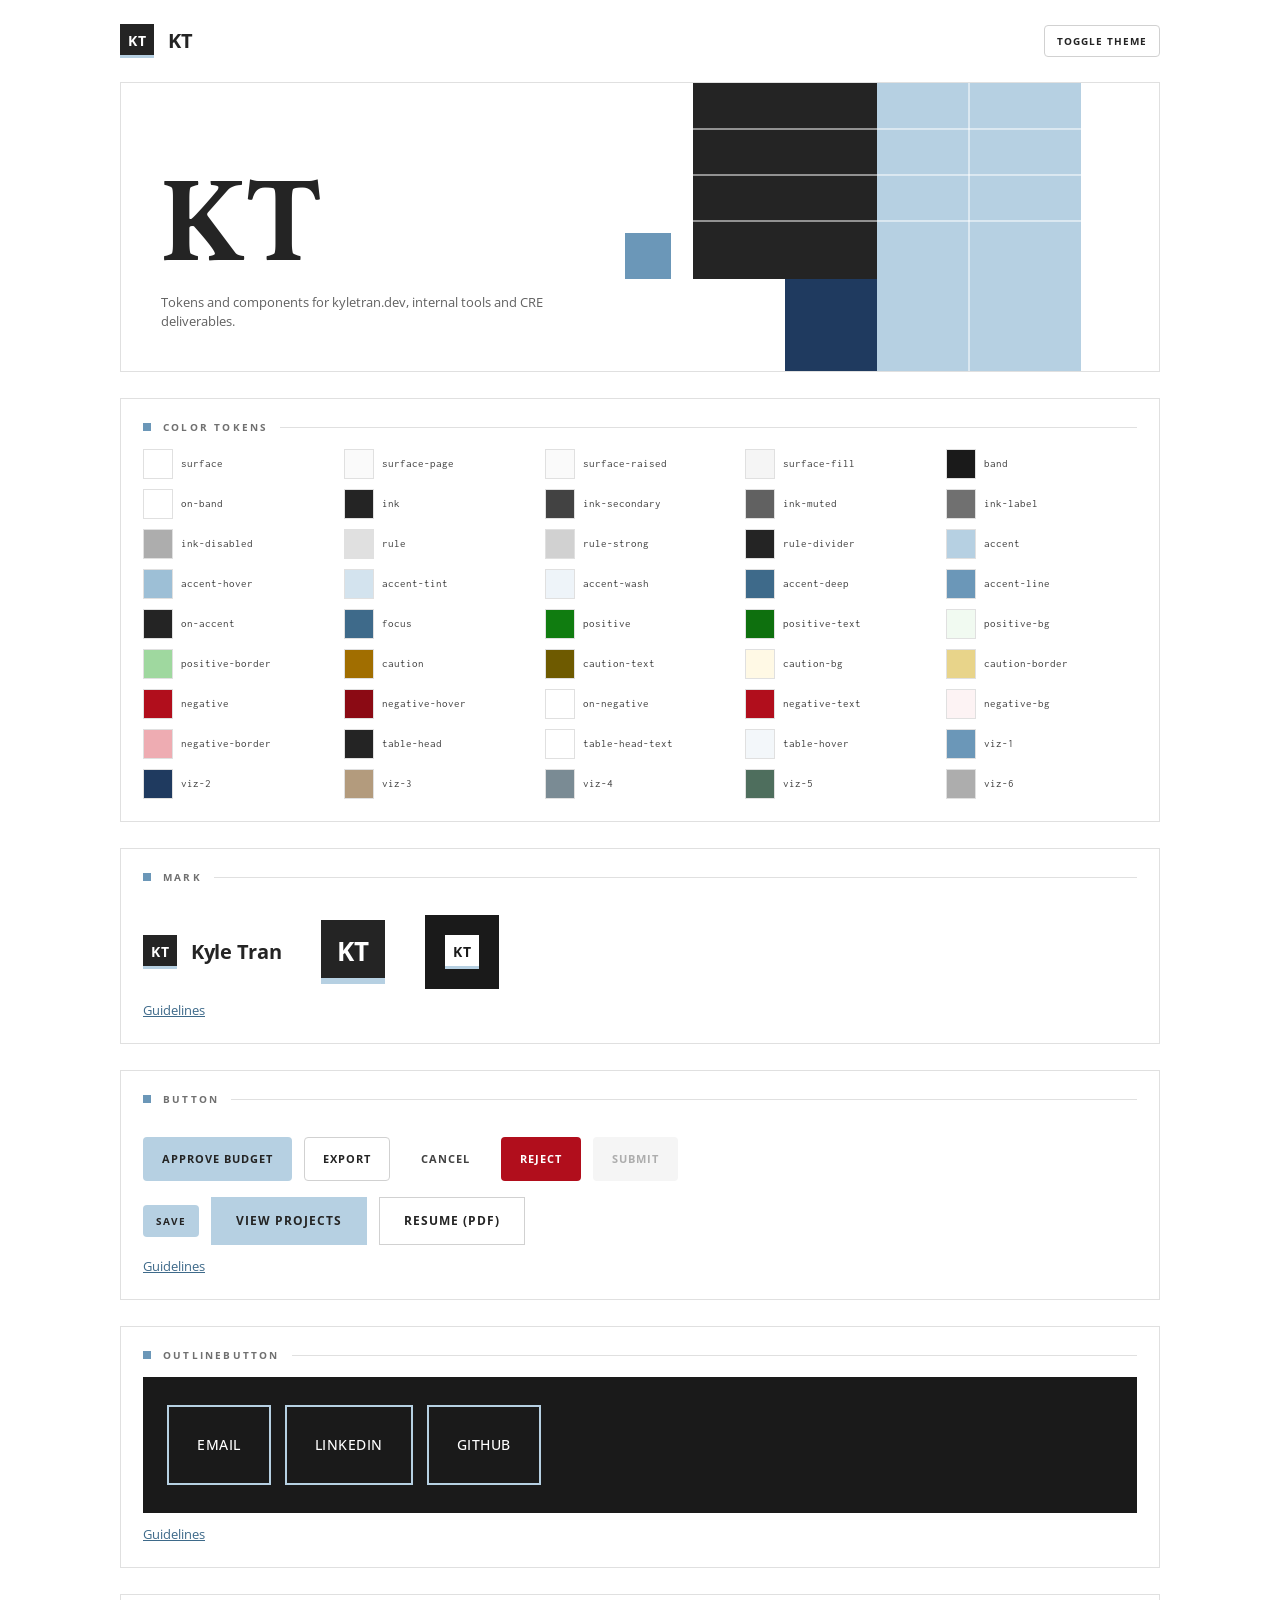
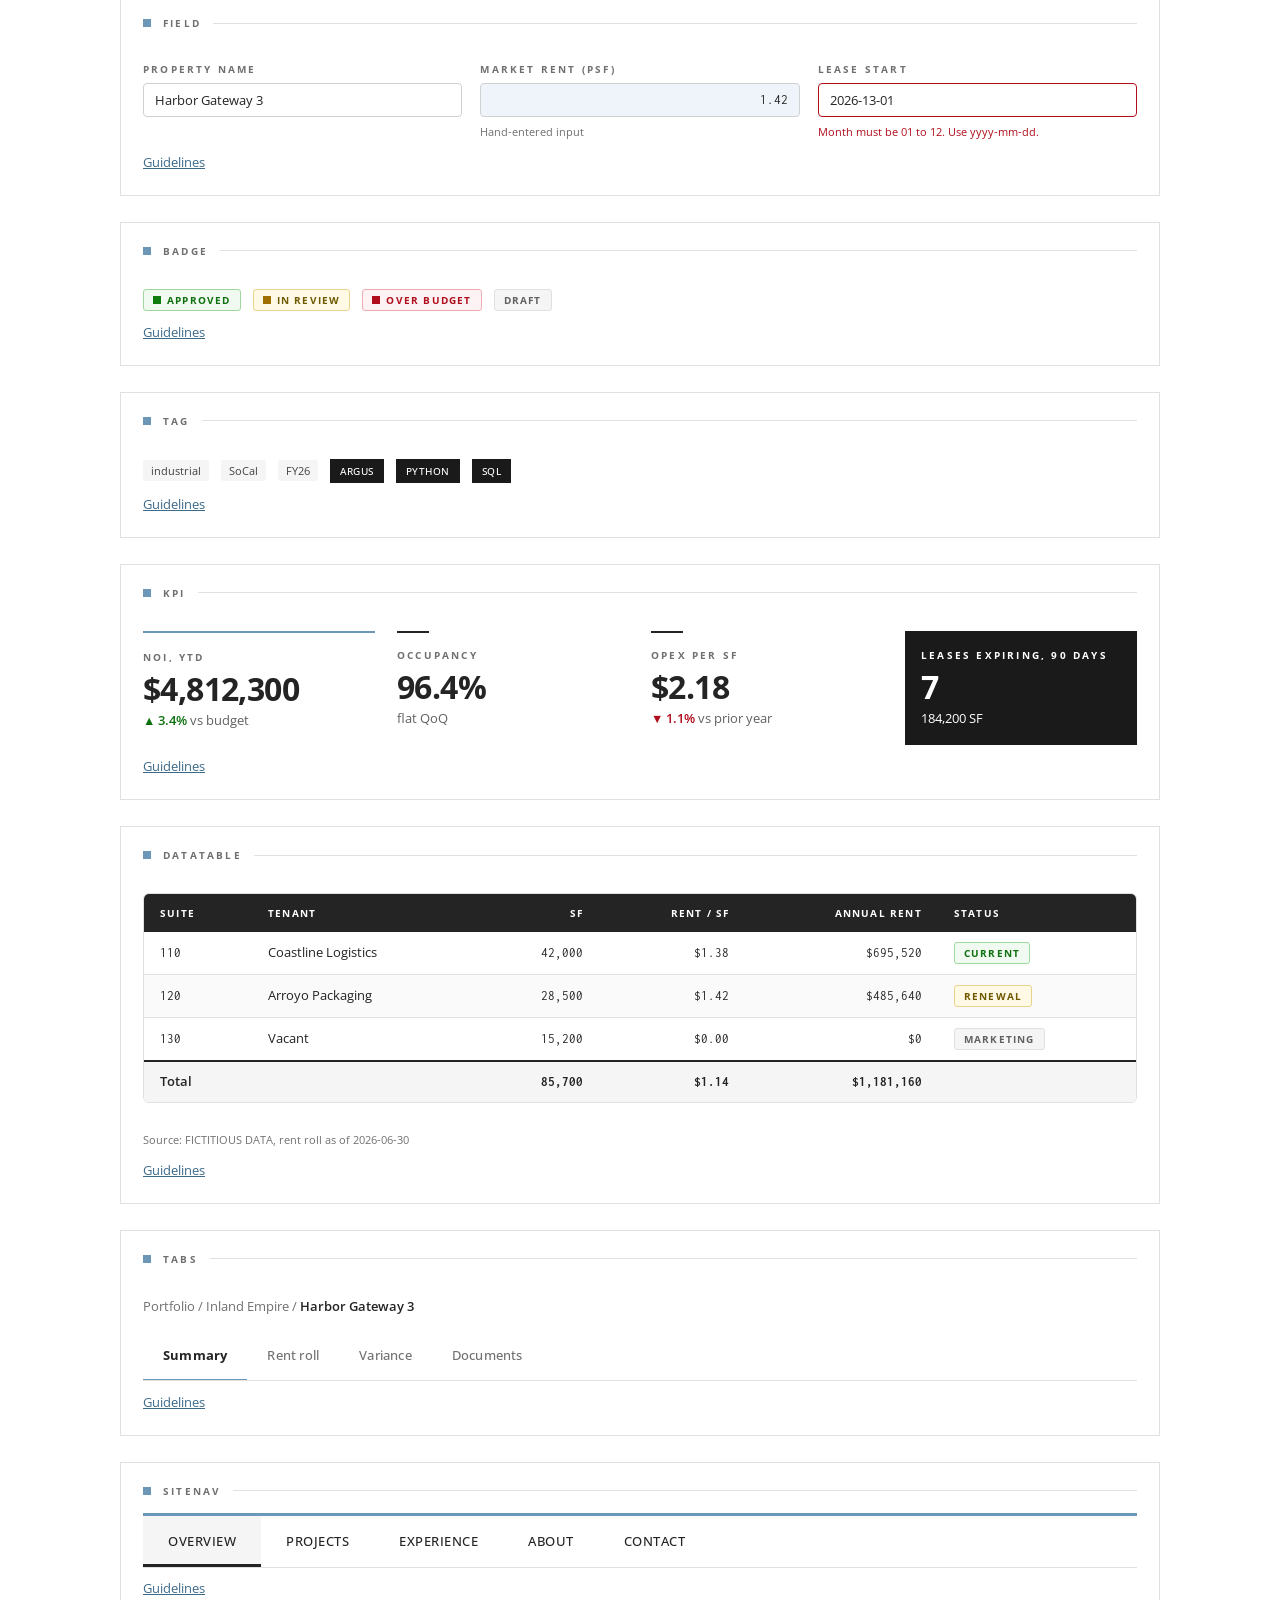
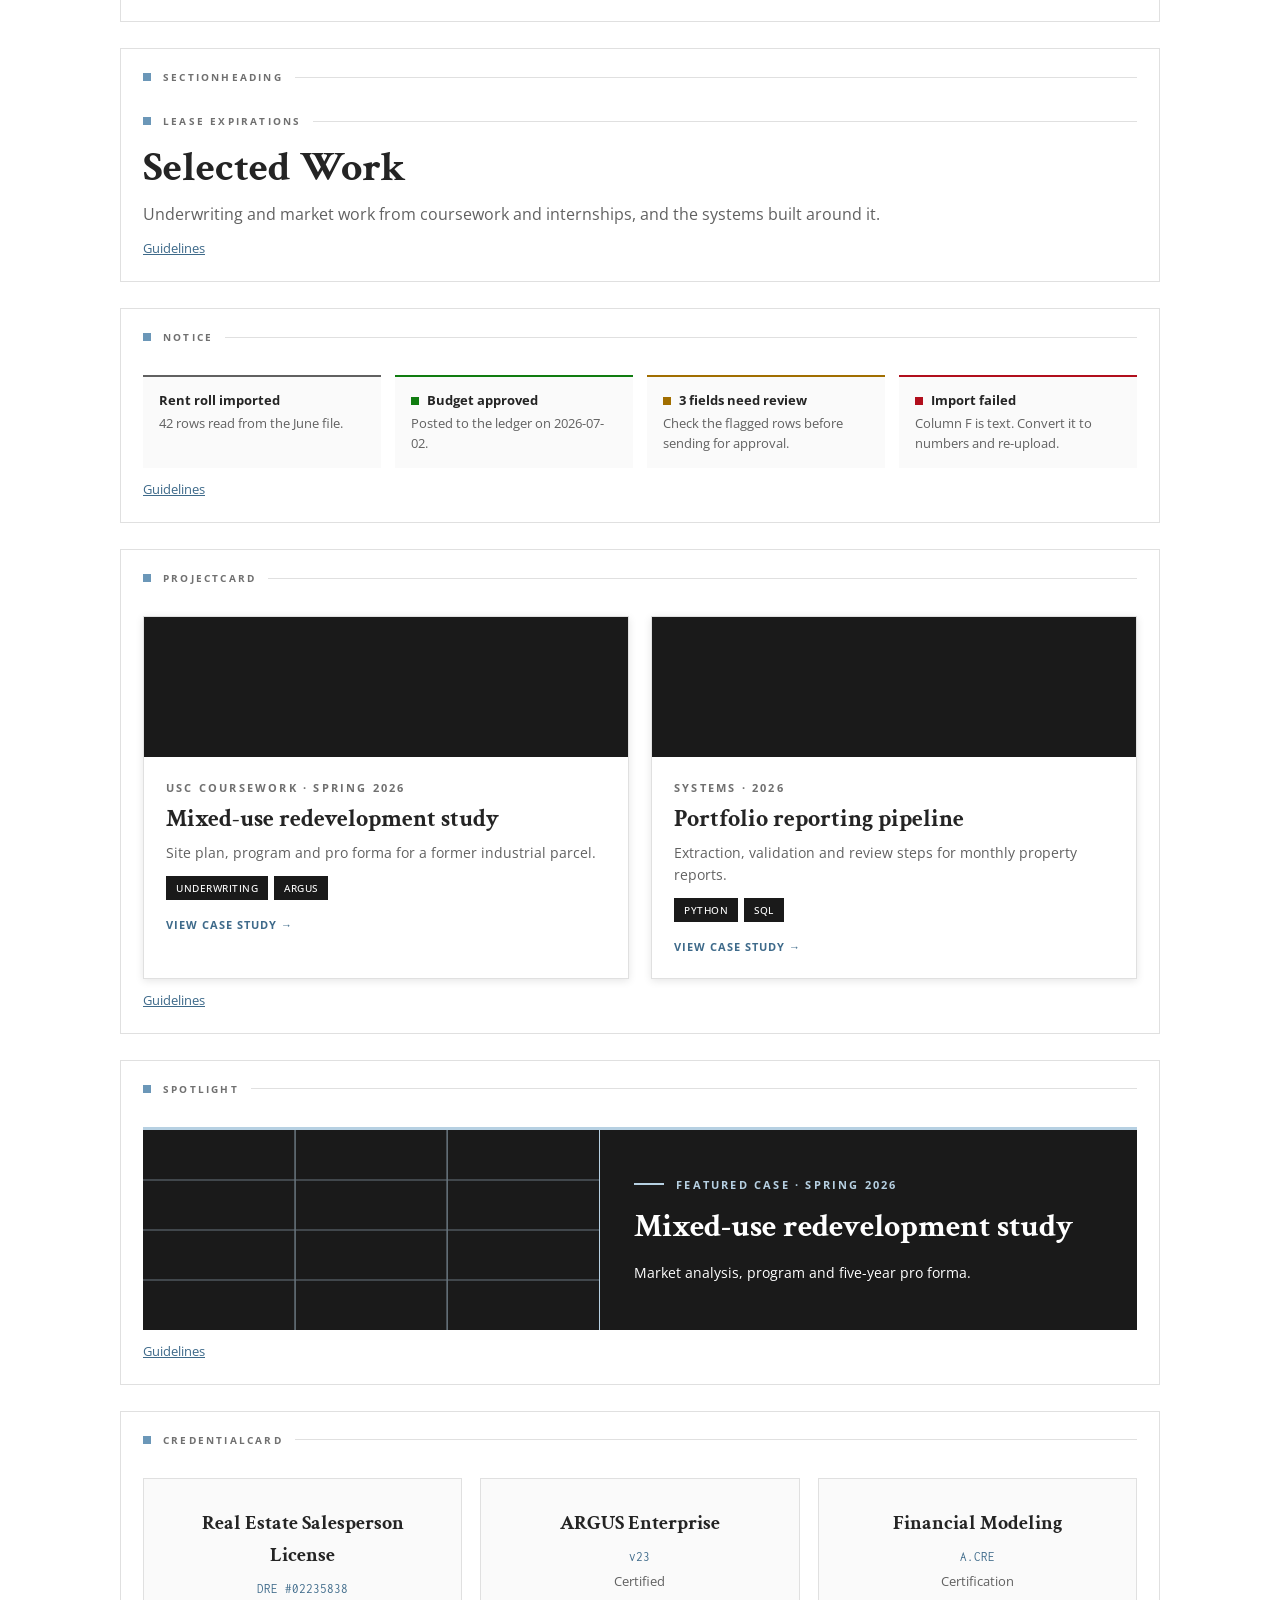
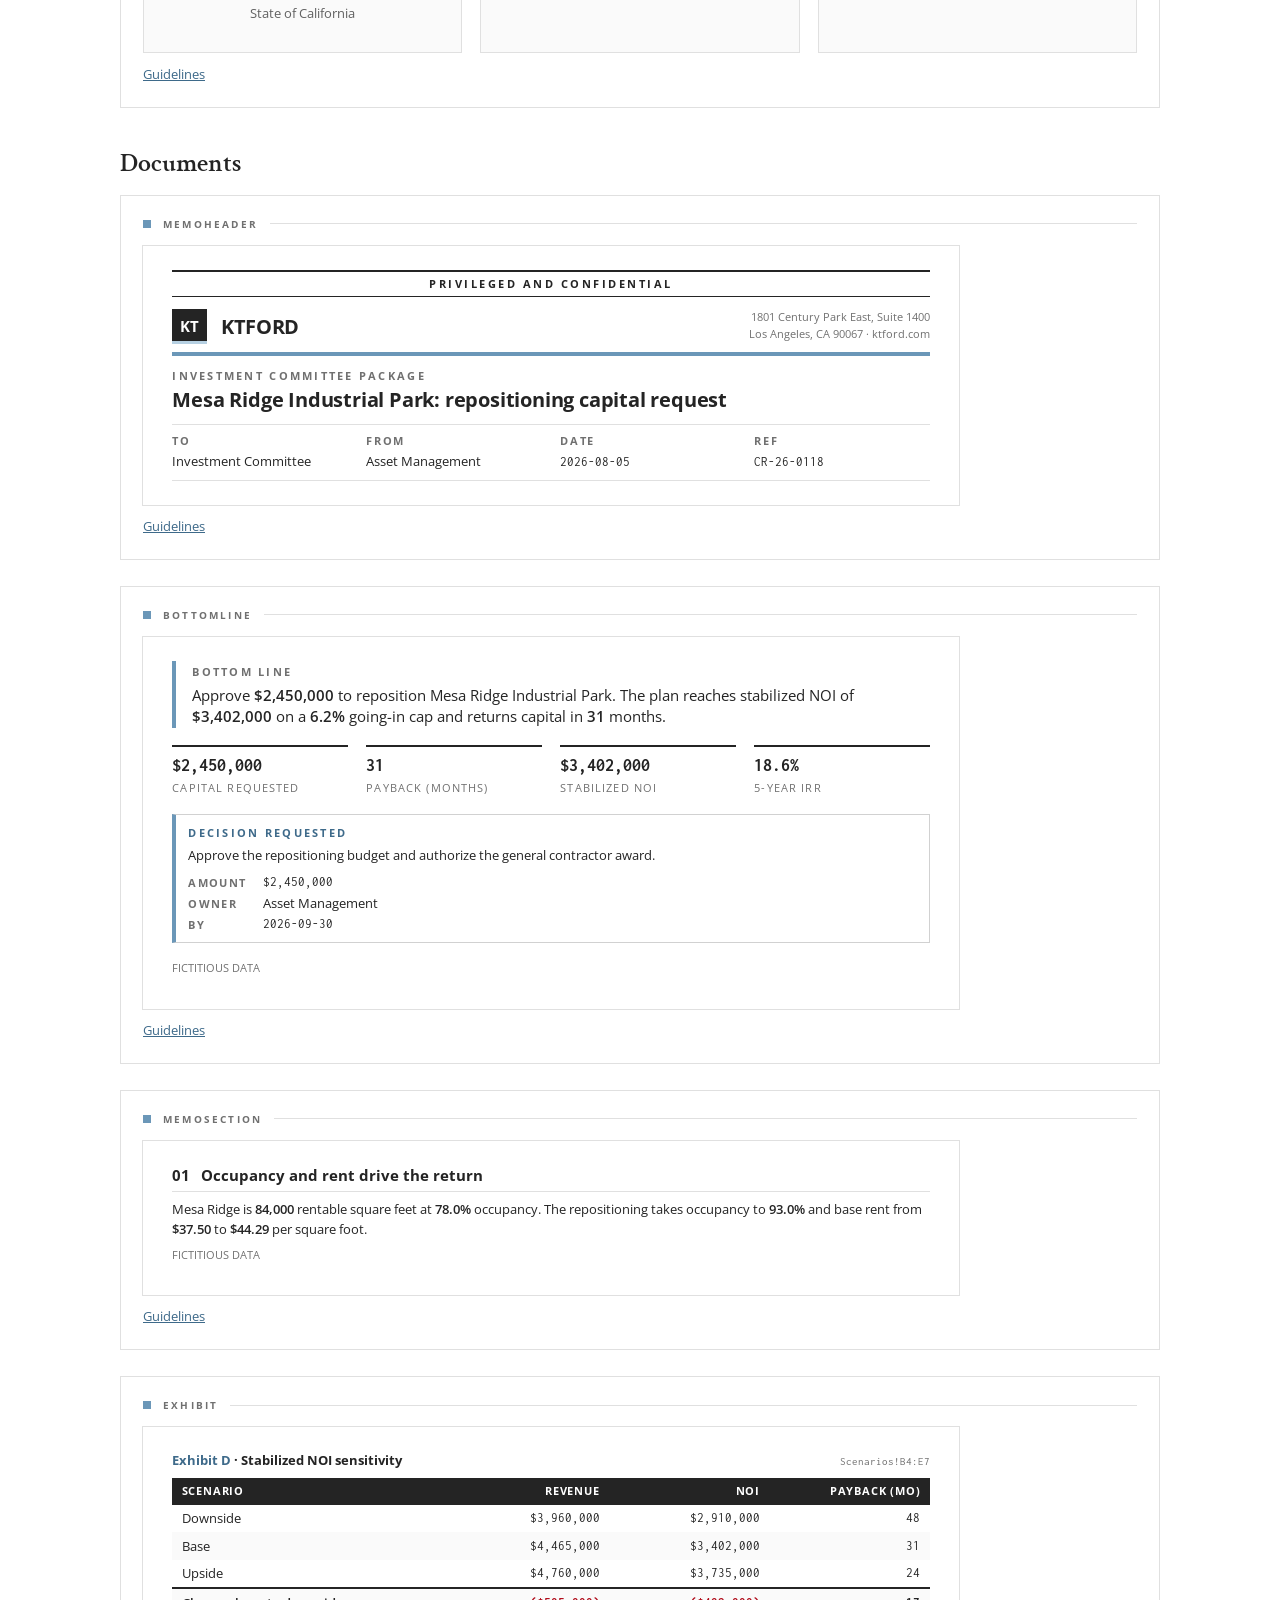
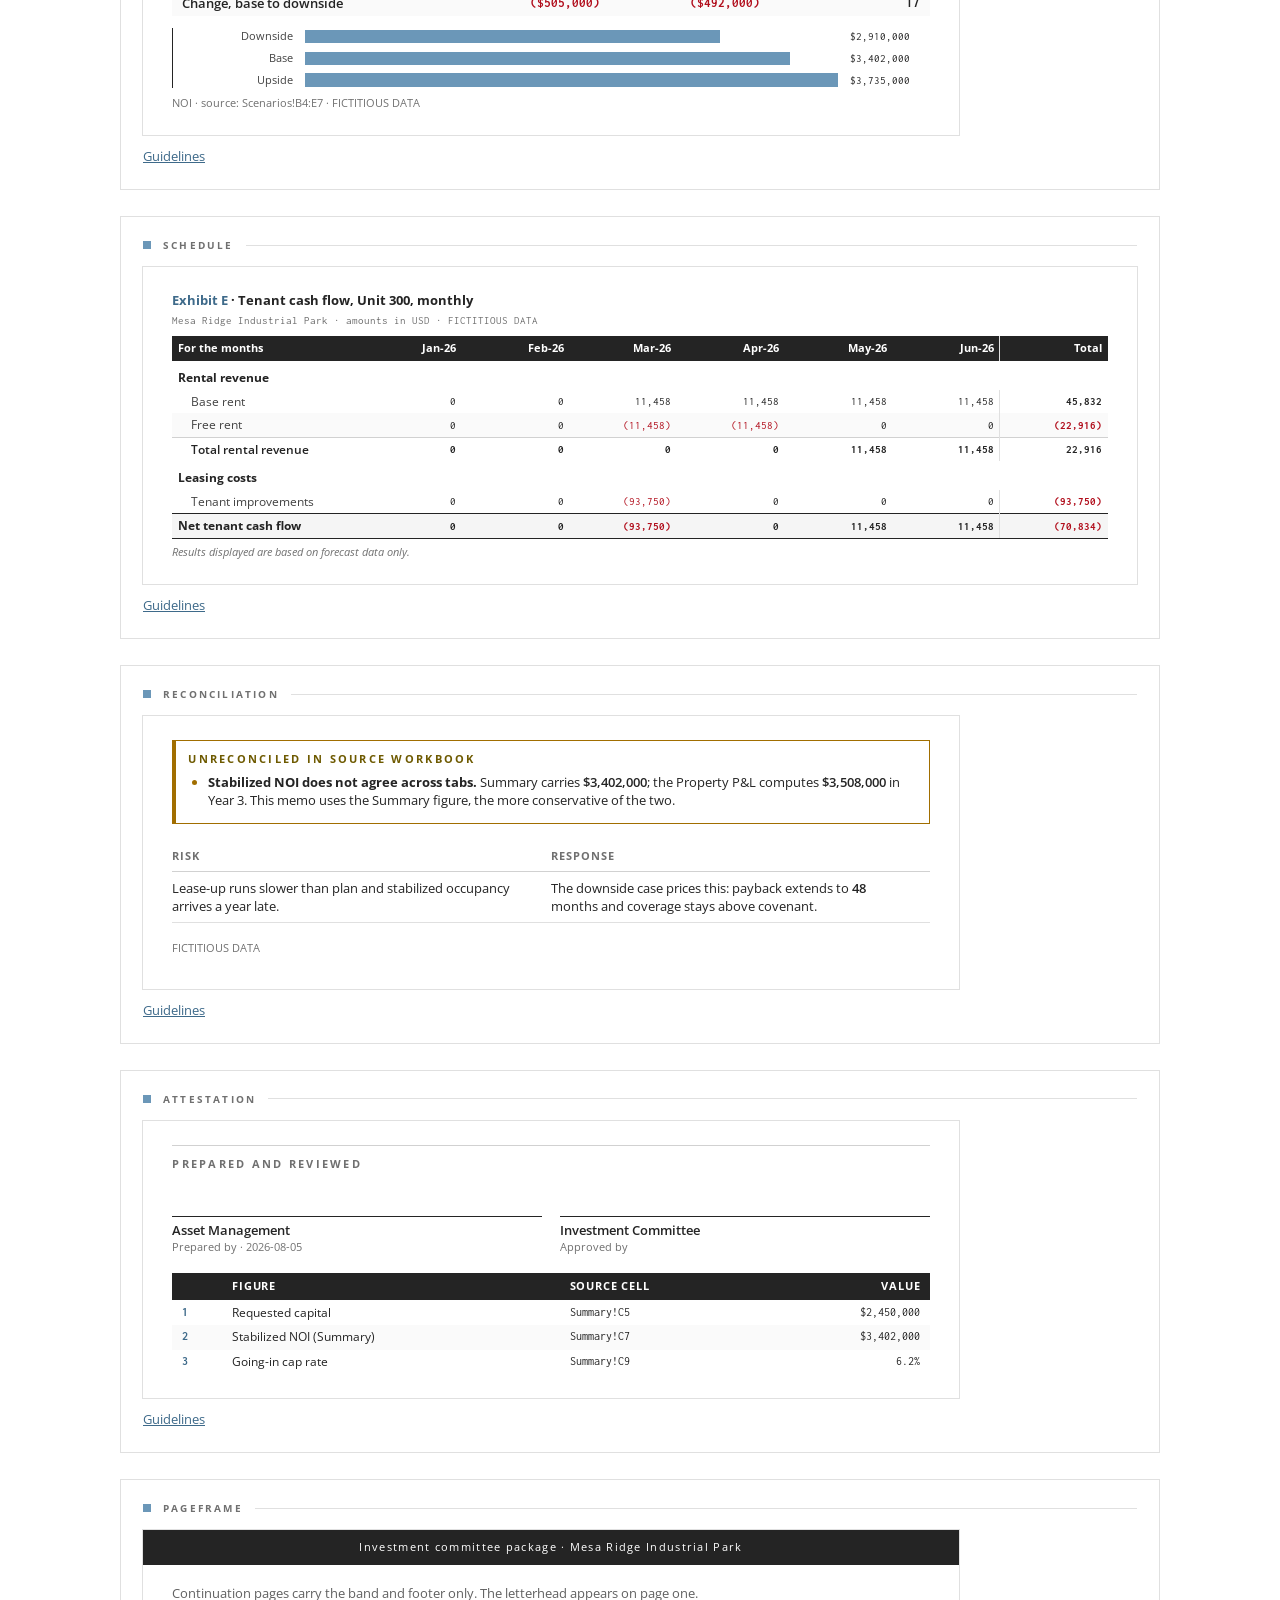
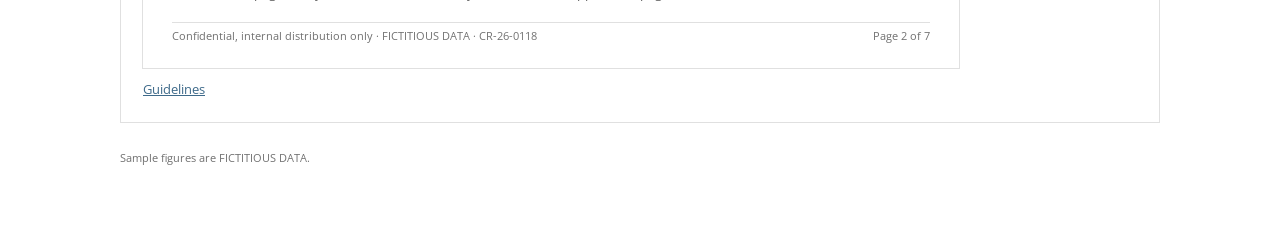
==== commit 0685b35c: "Rename the design system to KT Co-Authored-By: Claude Opus 5 <noreply@anthropic.com> Claude-Session:" ====
--- a/preview/index.html
+++ b/preview/index.html
@@ -3,7 +3,7 @@
 <head>
 <meta charset="utf-8">
 <meta name="viewport" content="width=device-width, initial-scale=1">
-<title>KT Design System</title>
+<title>KT</title>
 <link rel="stylesheet" href="https://fonts.googleapis.com/css2?family=Crimson+Text:wght@400;600;700&family=Open+Sans:ital,wght@0,400;0,500;0,600;0,700;1,400&display=swap">
 <link rel="stylesheet" href="../css/tokens.css">
 <link rel="stylesheet" href="../css/kt.css">
@@ -26,7 +26,7 @@
 <body>
 <div class="wrap">
   <div class="bar">
-    <span class="kt-lockup"><span class="kt-mark">KT</span><span class="kt-wordmark">Design System</span></span>
+    <span class="kt-lockup"><span class="kt-mark">KT</span><span class="kt-wordmark">KT</span></span>
     <button class="kt-btn kt-btn--secondary kt-btn--sm" id="theme">Toggle theme</button>
   </div>
   <div class="coverbox"><style>
@@ -39,7 +39,7 @@
   .b-line { fill: var(--accent-line); }
   .cut { stroke: var(--surface); stroke-width: var(--stroke-hairline); }
   .text { position: absolute; left: 40px; bottom: 40px; max-width: 440px; }
-  .name { font-family: var(--font-serif); font-weight: 700; font-size: 84px; line-height: .95; color: var(--ink); margin: 0; }
+  .name { font-family: var(--font-serif); font-weight: 700; font-size: 120px; line-height: .95; color: var(--ink); margin: 0; }
   .tag { font-family: var(--font-sans); font-size: 13px; line-height: 1.45; color: var(--ink-muted); margin: 12px 0 0; }
 </style>
 <div class="cover">
@@ -60,7 +60,7 @@
     <line class="cut" x1="848" y1="0" x2="848" y2="288"/>
   </svg>
   <div class="text">
-    <h1 class="name">KT Design<br>System</h1>
+    <h1 class="name">KT</h1>
     <p class="tag">Tokens and components for kyletran.dev, internal tools and CRE deliverables.</p>
   </div>
 </div>
--- a/css/tokens.css
+++ b/css/tokens.css
@@ -1,4 +1,4 @@
-/* KT Design System tokens. Generated from tokens/tokens.json. */
+/* KT tokens. Generated from tokens/tokens.json. */
 
 @font-face { font-family: "Open Sans"; src: url("../fonts/OpenSans-Regular.woff2") format("woff2"); font-weight: 400; font-style: normal; font-display: swap; }
 @font-face { font-family: "Open Sans"; src: url("../fonts/OpenSans-Italic.woff2") format("woff2"); font-weight: 400; font-style: italic; font-display: swap; }
--- a/css/kt.css
+++ b/css/kt.css
@@ -1,4 +1,4 @@
-/* KT Design System — component stylesheet.
+/* KT — component stylesheet.
    Every value is a token from tokens.css; both themes follow automatically. */
 
 html { color-scheme: light; }
